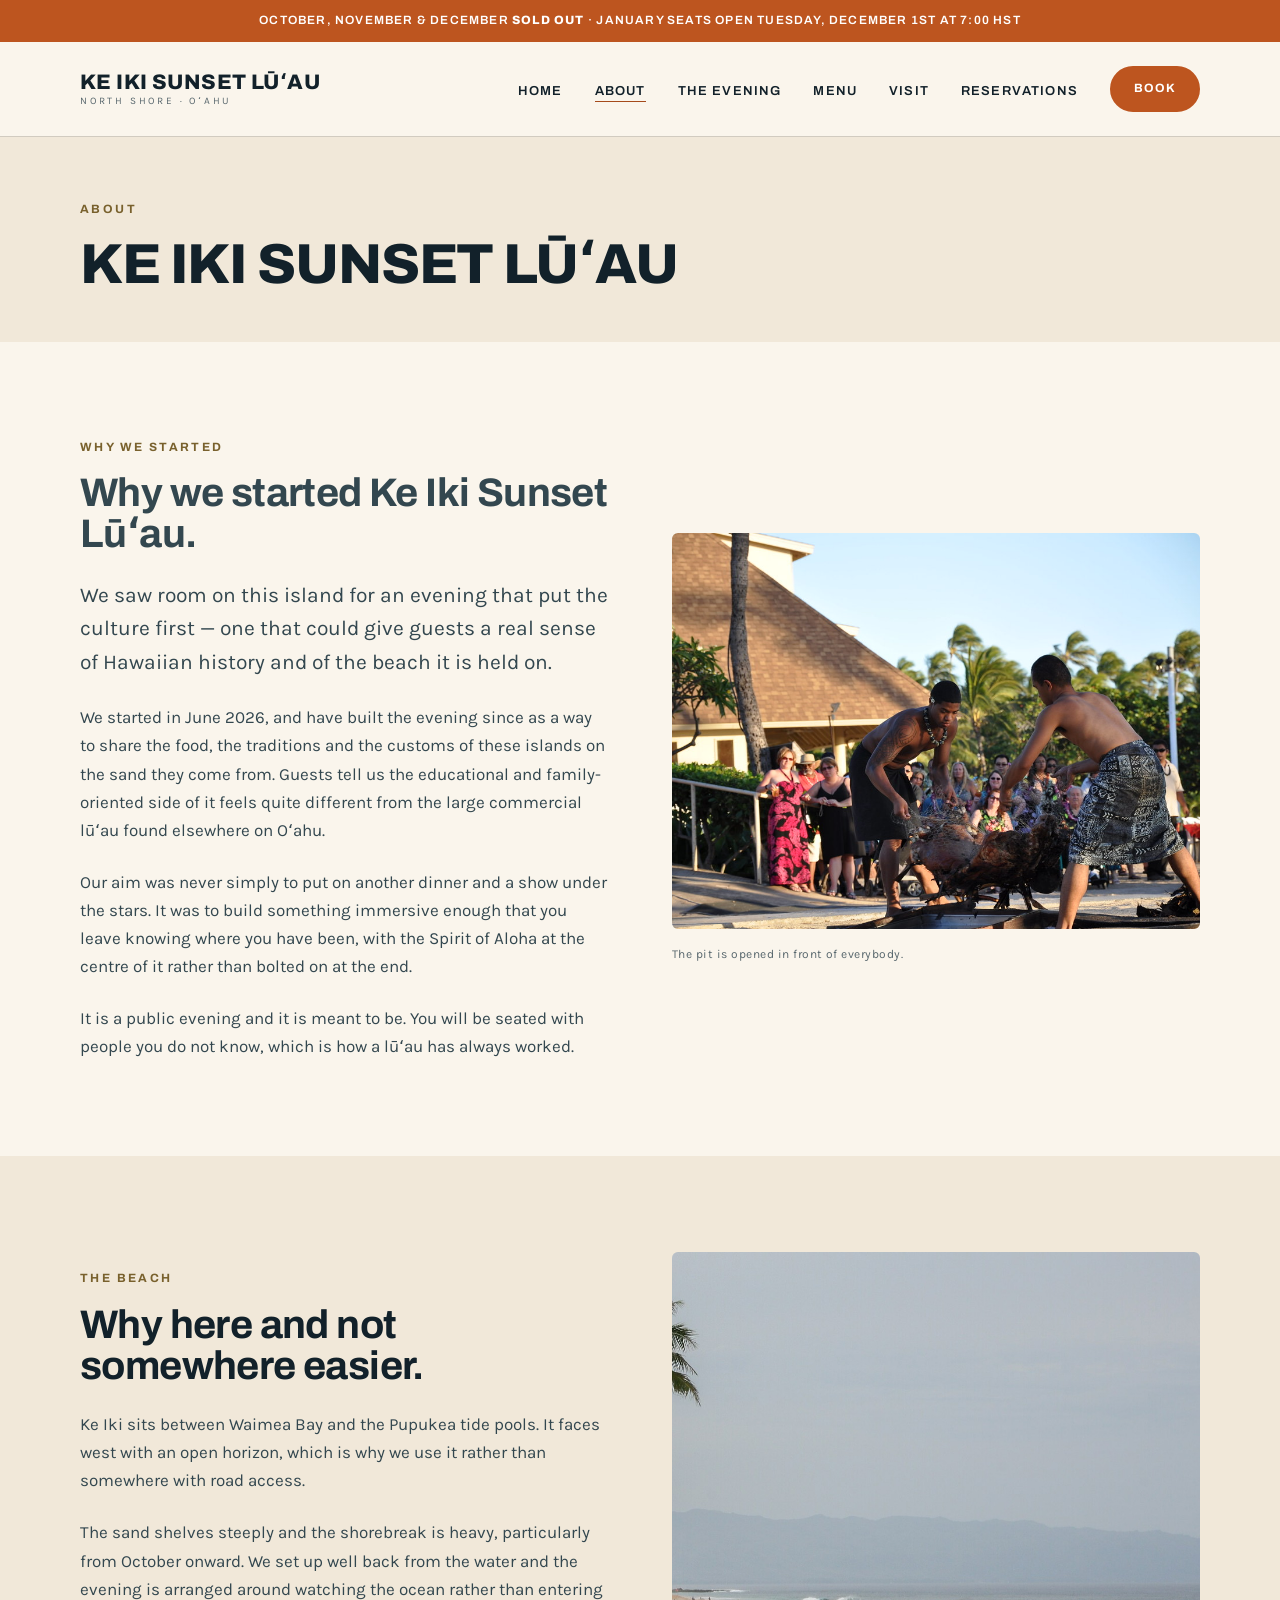
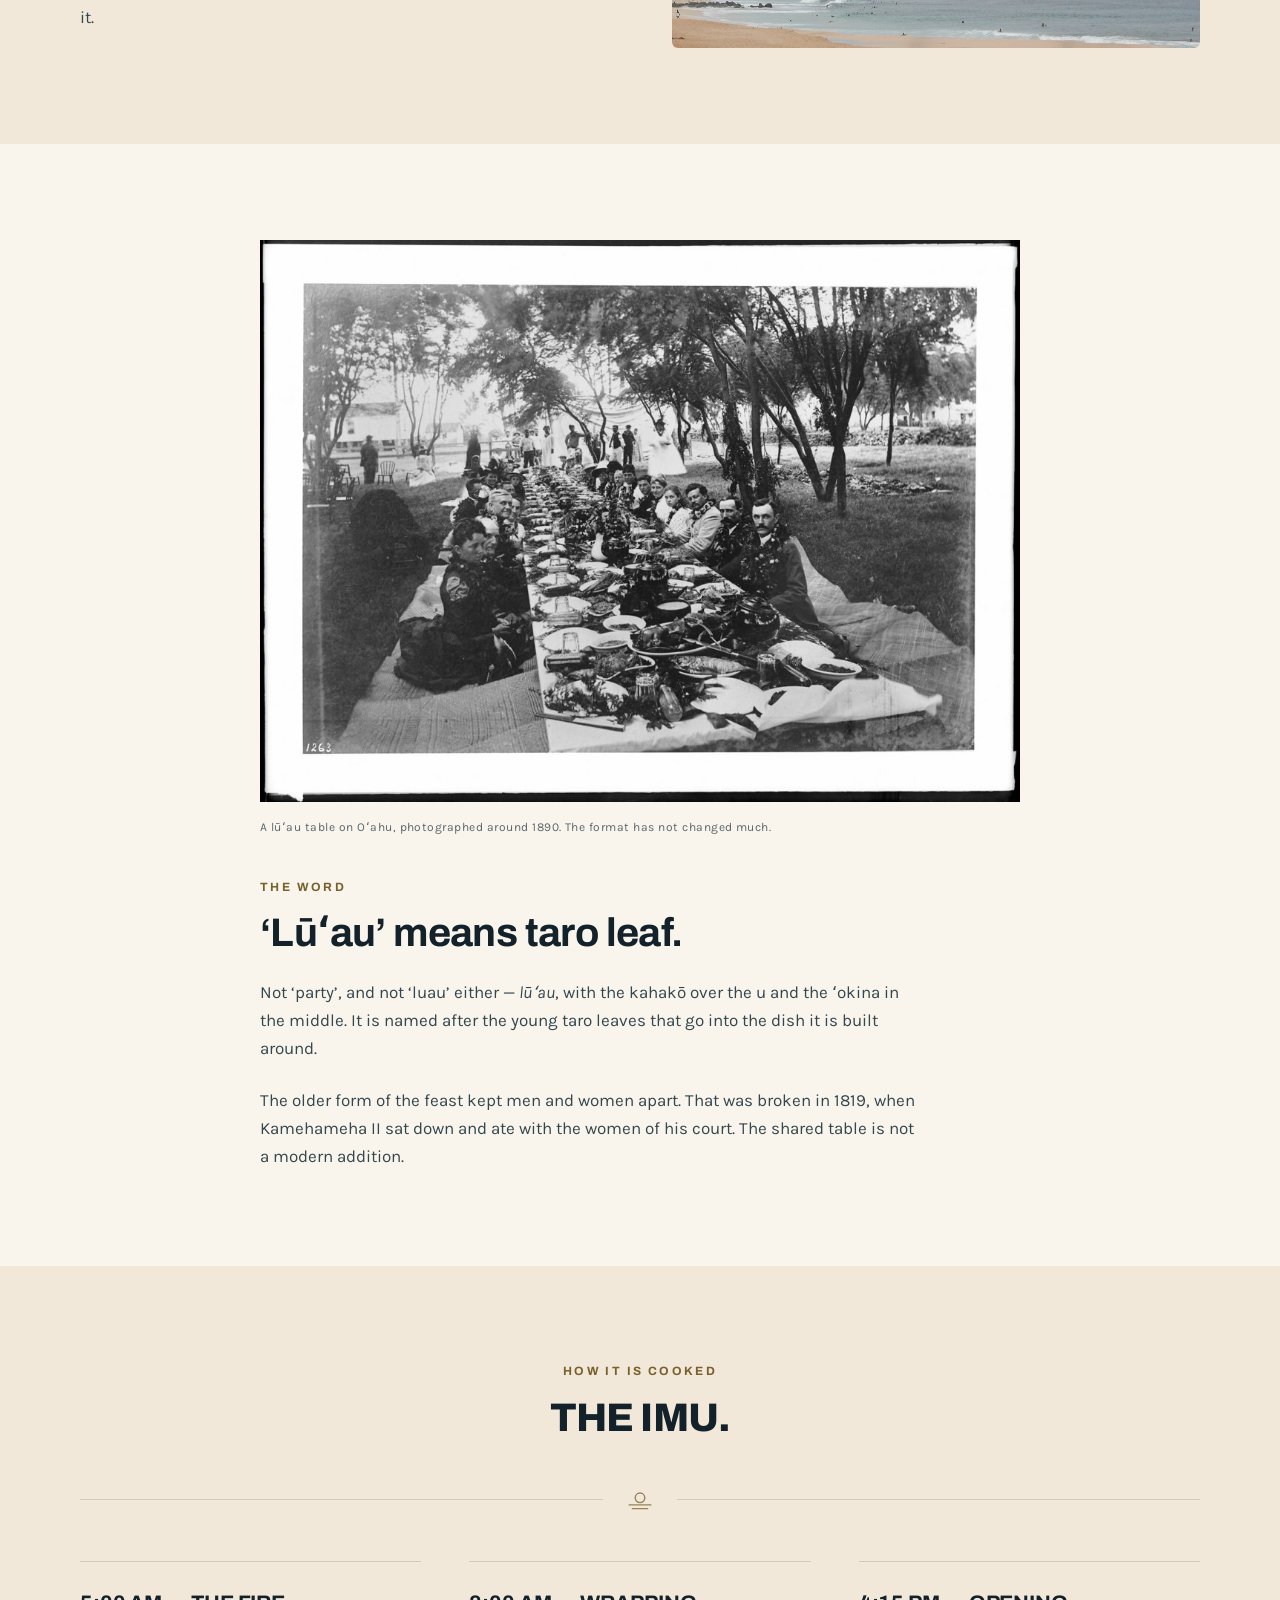
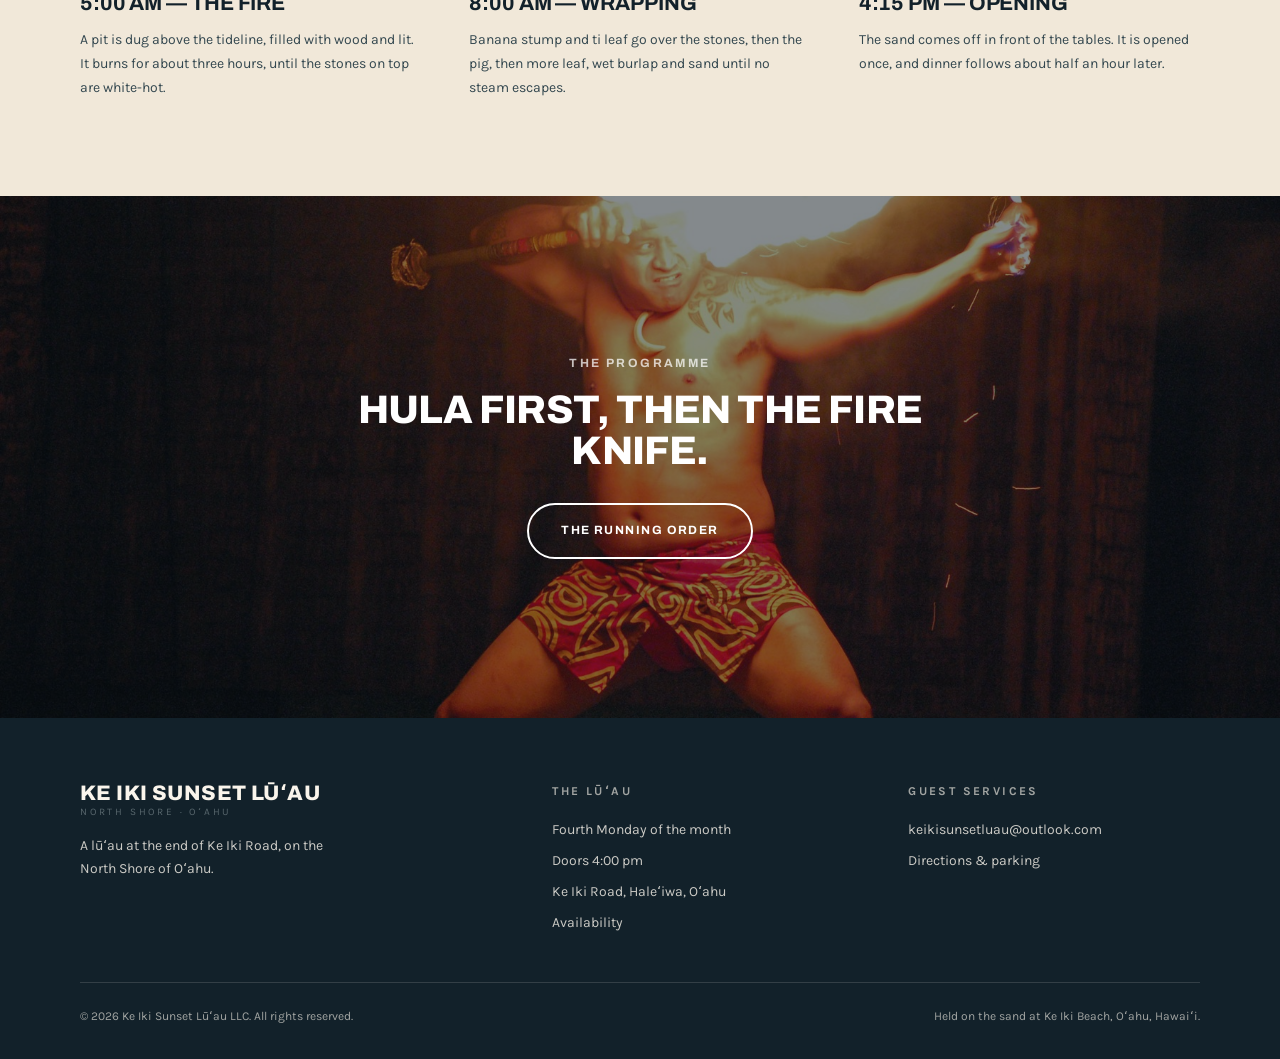
==== about.html @ d29d8c1f "first commit" ====
<!DOCTYPE html>
<html lang="en" class="no-js">
<head>
<meta charset="utf-8">
<meta name="viewport" content="width=device-width, initial-scale=1">
<title>About — Ke Iki Sunset Lūʻau</title>
<meta name="description" content="A monthly lūʻau on the widest sand between Waimea Bay and the Pupukea tide pools, North Shore Oʻahu.">
<link rel="canonical" href="https://keikiluau.com/about.html">
<meta property="og:type" content="website">
<meta property="og:site_name" content="Ke Iki Sunset Lūʻau">
<meta property="og:title" content="About — Ke Iki Sunset Lūʻau">
<meta property="og:description" content="A monthly lūʻau on the widest sand between Waimea Bay and the Pupukea tide pools, North Shore Oʻahu.">
<meta property="og:image" content="https://keikiluau.com/images/og-image.jpg">
<meta property="og:url" content="https://keikiluau.com/about.html">
<meta name="twitter:card" content="summary_large_image">
<meta name="theme-color" content="#12212a">
<link rel="icon" href="favicon.svg" type="image/svg+xml">
<link rel="preconnect" href="https://fonts.googleapis.com">
<link rel="preconnect" href="https://fonts.gstatic.com" crossorigin>
<link href="https://fonts.googleapis.com/css2?family=Archivo:wght@500;600;700;800&family=Karla:ital,wght@0,400;0,500;0,700;1,400&display=swap" rel="stylesheet">
<link rel="stylesheet" href="css/style.css">
</head>
<body data-promo>
<a class="skip-link" href="#main">Skip to content</a>

<div class="promo">
  October, November &amp; December <strong>sold out</strong> &middot; January seats open Tuesday, December 1st at 7:00 HST
</div>

<header class="site-header" data-solid="true">
  <div class="wrap site-header__inner">
    <a class="brand" href="index.html"><span class="brand__name">Ke Iki Sunset Lūʻau</span><span class="brand__sub">North Shore &middot; Oʻahu</span></a>
    <nav class="nav" aria-label="Primary">
      <button class="nav__toggle" type="button" aria-expanded="false" aria-label="Menu">
        <span></span><span></span><span></span>
      </button>
      <ul class="nav__list">
            <li><a class="nav__link" href="index.html">Home</a></li>
            <li><a class="nav__link" href="about.html" aria-current="page">About</a></li>
            <li><a class="nav__link" href="evening.html">The Evening</a></li>
            <li><a class="nav__link" href="menu.html">Menu</a></li>
            <li><a class="nav__link" href="visit.html">Visit</a></li>
            <li><a class="nav__link" href="book.html">Reservations</a></li>
      </ul>
      <a class="nav__cta" href="book.html">Book</a>
    </nav>
  </div>
</header>

<main id="main">

  <section class="page-head">
    <div class="wrap">
      <p class="eyebrow">About</p>
      <h1 class="display display--xl">Ke Iki Sunset Lūʻau</h1>
    </div>
  </section>

  <section class="section">
    <div class="wrap">
      <div class="split" data-reveal>
        <div class="prose">
          <p class="eyebrow">Why we started</p>
          <h2 class="display display--lg display--plain" style="margin-bottom:1.5rem">Why we started
          Ke Iki Sunset Lūʻau.</h2>
          <p class="lede">We saw room on this island for an evening that put the culture first
          &mdash; one that could give guests a real sense of Hawaiian history and of the beach it
          is held on.</p>
          <p>We started in June 2026, and have built the evening since as a way to share the
          food, the traditions and the customs of these islands on the sand they come from.
          Guests tell us the educational and family-oriented side of it feels quite different
          from the large commercial lūʻau found elsewhere on Oʻahu.</p>
          <p>Our aim was never simply to put on another dinner and a show under the stars. It
          was to build something immersive enough that you leave knowing where you have been,
          with the Spirit of Aloha at the centre of it rather than bolted on at the end.</p>
          <p>It is a public evening and it is meant to be. You will be seated with people you
          do not know, which is how a lūʻau has always worked.</p>
        </div>
        <figure class="split__media">
          <img src="images/imu-ceremony.jpg" alt="The pig being lifted from the pit in front of watching guests" loading="lazy" width="1024" height="680">
          <figcaption class="figure__caption">The pit is opened in front of everybody.</figcaption>
        </figure>
      </div>
    </div>
  </section>

  <section class="section section--tint">
    <div class="wrap">
      <div class="split split--flip" data-reveal>
        <figure class="split__media">
          <img src="images/ke-iki-shore.jpg" alt="The shoreline at Ke Iki looking west along the beach" loading="lazy" width="1800" height="785">
        </figure>
        <div>
          <p class="eyebrow">The beach</p>
          <h2 class="display display--lg display--plain">Why here and not somewhere easier.</h2>
          <div class="prose" style="margin-top:1.5rem">
            <p>Ke Iki sits between Waimea Bay and the Pupukea tide pools. It faces west with an open horizon, 
            which is why we use it rather than somewhere with road access.</p>
            <p>The sand shelves steeply and the shorebreak is heavy, particularly from
            October onward. We set up well back from the water and the evening is arranged
            around watching the ocean rather than entering it.</p>
          </div>
        </div>
      </div>
    </div>
  </section>

  <section class="section">
    <div class="wrap--narrow" data-reveal>
      <figure style="margin-bottom:2.5rem">
        <img src="images/long-table-historic.jpg" alt="A long lūʻau table laid outdoors, photographed in the late nineteenth century" loading="lazy" width="1024" height="757">
        <figcaption class="figure__caption">A lūʻau table on Oʻahu, photographed around 1890. The
        format has not changed much.</figcaption>
      </figure>
      <p class="eyebrow">The word</p>
      <h2 class="display display--lg display--plain">&lsquo;Lūʻau&rsquo; means taro leaf.</h2>
      <div class="prose" style="margin-top:1.5rem">
        <p>Not &lsquo;party&rsquo;, and not &lsquo;luau&rsquo; either &mdash; <em>lūʻau</em>, with the
        kahakō over the u and the ʻokina in the middle. It is named after the young taro
        leaves that go into the dish it is built around.</p>
        <p>The older form of the feast kept men and women apart. That was broken in 1819,
        when Kamehameha II sat down and ate with the women of his court. The shared table
        is not a modern addition.</p>
      </div>
    </div>
  </section>

  <section class="section section--tint">
    <div class="wrap">
      <div class="center" data-reveal>
        <p class="eyebrow">How it is cooked</p>
        <h2 class="display display--lg">The imu.</h2>
      </div>
      <div class="rule " role="presentation"><svg viewBox="0 0 24 24" fill="none" aria-hidden="true"><circle cx="12" cy="10" r="4.4" stroke="currentColor" stroke-width="1.3"/><path d="M2 16.5h20M5 20h14" stroke="currentColor" stroke-width="1.3" stroke-linecap="round"/></svg></div>
      <div class="grid grid--3">
        <div class="card" data-reveal>
          <h3 class="card__title">5:00 am &mdash; the fire</h3>
          <p class="card__body">A pit is dug above the tideline, filled with wood and lit.
          It burns for about three hours, until the stones on top are white-hot.</p></div>
        <div class="card" data-reveal data-reveal-delay="90">
          <h3 class="card__title">8:00 am &mdash; wrapping</h3>
          <p class="card__body">Banana stump and ti leaf go over the stones, then the pig,
          then more leaf, wet burlap and sand until no steam escapes.</p></div>
        <div class="card" data-reveal data-reveal-delay="180">
          <h3 class="card__title">4:15 pm &mdash; opening</h3>
          <p class="card__body">The sand comes off in front of the tables. It is opened
          once, and dinner follows about half an hour later.</p></div>
      </div>
    </div>
  </section>

  <section class="band">
    <div class="band__media">
      <img src="images/fire-dance.jpg" alt="A fire knife dancer performing after dark" loading="lazy" width="1800" height="1196">
    </div>
    <div class="wrap band__inner center">
      <p class="eyebrow eyebrow--light">The programme</p>
      <p class="display display--lg" style="max-width:24ch;margin-inline:auto">Hula first, then the
      fire knife.</p>
      <p style="margin-top:2rem"><a class="btn btn--light" href="evening.html">The running order</a></p>
    </div>
  </section>

</main>

  <footer class="site-footer">
    <div class="wrap">
      <div class="footer__grid">
        <div class="footer__brand">
          <a class="brand" href="index.html"><span class="brand__name">Ke Iki Sunset Lūʻau</span><span class="brand__sub">North Shore &middot; Oʻahu</span></a>
          <p style="margin-top:1rem;max-width:34ch;font-size:.875rem">
            A lūʻau at the end of Ke Iki Road, on the North Shore of Oʻahu.
          </p>
        </div>
        <div>
          <h2 class="footer__title">The lūʻau</h2>
          <ul class="footer__list">
            <li>Fourth Monday of the month</li>
            <li>Doors 4:00 pm</li>
            <li>Ke Iki Road, Haleʻiwa, Oʻahu</li>
            <li><a href="book.html">Availability</a></li>
          </ul>
        </div>
        <div>
          <h2 class="footer__title">Guest Services</h2>
          <ul class="footer__list">
            <li><a href="mailto:keikisunsetluau@outlook.com">keikisunsetluau@outlook.com</a></li>
            <li><a href="visit.html">Directions &amp; parking</a></li>
          </ul>
        </div>
      </div>
      <div class="footer__bottom">
        <span>&copy; 2026 Ke Iki Sunset Lūʻau LLC. All rights reserved.</span>
        <span>Held on the sand at Ke Iki Beach, Oʻahu, Hawaiʻi.</span>
      </div>
    </div>
  </footer>

<script src="js/main.js"></script>
</body>
</html>
---- css/style.css ----
/* =========================================================================
   Ke Iki Lūʻau — stylesheet
   Palette sampled from the hero photograph: sunset ember, deep ocean ink,
   bleached sand. Everything else is neutral so the photography carries the
   page.
   ========================================================================= */

/* ---- Tokens ------------------------------------------------------------ */
:root {
  --ink:        #12212a;
  --ink-2:      #33474f;
  --muted:      #58676d;
  --sand:       #faf5ec;
  --sand-2:     #f1e8d9;
  --sand-3:     #e6d9c4;
  --ember:      #bd551f;   /* fills only — white on this is 4.7:1 */
  --ember-ink:  #a54a1b;   /* ember as TEXT on a light background */
  --ember-2:    #8d3b12;
  --sea:        #2c534c;
  --gold:       #79612d;
  --line:       rgba(18, 33, 42, 0.14);
  --line-soft:  rgba(18, 33, 42, 0.08);

  --display: "Archivo", ui-sans-serif, -apple-system, "Segoe UI", Helvetica, Arial, sans-serif;
  --sans:    "Karla", ui-sans-serif, -apple-system, "Segoe UI", Helvetica, Arial, sans-serif;

  --radius:    6px;
  --radius-lg: 10px;
  --pill:      999px;

  /* Fluid type scale, ~1.25 ratio at the small end and ~1.33 at the large. */
  --t-xs:  0.75rem;
  --t-sm:  0.875rem;
  --t-base: clamp(1rem, 0.97rem + 0.15vw, 1.0625rem);
  --t-lg:  clamp(1.125rem, 1.06rem + 0.32vw, 1.3125rem);
  --t-xl:  clamp(1.5rem, 1.34rem + 0.8vw, 2rem);
  --t-2xl: clamp(1.7rem, 1.45rem + 1.3vw, 2.5rem);
  --t-3xl: clamp(2.1rem, 1.6rem + 2.4vw, 3.7rem);

  /* 8px rhythm. Every vertical gap on the site is one of these. */
  --s-1: 0.5rem;  --s-2: 1rem;   --s-3: 1.5rem;  --s-4: 2rem;
  --s-5: 3rem;    --s-6: 4rem;   --s-7: 6rem;    --s-8: 8rem;

  --wrap: 1120px;
  --measure: 66ch;
  --ease: cubic-bezier(0.22, 0.61, 0.36, 1);
}

/* ---- Reset ------------------------------------------------------------- */
*, *::before, *::after { box-sizing: border-box; }
html { -webkit-text-size-adjust: 100%; scroll-behavior: smooth; }
@media (prefers-reduced-motion: reduce) { html { scroll-behavior: auto; } }

body {
  margin: 0;
  background: var(--sand);
  color: var(--ink);
  font-family: var(--sans);
  font-size: var(--t-base);
  line-height: 1.65;
  -webkit-font-smoothing: antialiased;
  text-rendering: optimizeLegibility;
}

img { display: block; max-width: 100%; height: auto; }
a { color: inherit; }
h1, h2, h3, h4 { margin: 0; font-weight: 400; }
p { margin: 0; }
ul, ol { margin: 0; padding: 0; }
dl, dd { margin: 0; }

/* ---- Typography -------------------------------------------------------- */
.display {
  font-family: var(--display);
  font-weight: 800;
  line-height: 1.02;
  letter-spacing: -0.02em;
  text-transform: uppercase;
}
/* Sentence-case escape hatch for the few places shouting would be wrong. */
.display--plain { text-transform: none; letter-spacing: -0.015em; font-weight: 700; }
.display--xl { font-size: var(--t-3xl); }
.display--lg { font-size: var(--t-2xl); }
.display--md { font-size: var(--t-xl); line-height: 1.18; }

/* Small letterspaced label above a heading. Used consistently site-wide. */
.eyebrow {
  display: block;
  font-size: var(--t-xs);
  font-weight: 700;
  letter-spacing: 0.22em;
  text-transform: uppercase;
  color: var(--gold);
  margin-bottom: var(--s-2);
}
.eyebrow--light { color: rgba(255, 255, 255, 0.72); }

.lede {
  font-size: var(--t-lg);
  line-height: 1.6;
  color: var(--ink-2);
  max-width: var(--measure);
}
.prose p + p { margin-top: var(--s-3); }
.prose { max-width: var(--measure); color: var(--ink-2); }

.muted { color: var(--muted); }
.center { text-align: center; }
.center .lede, .center .prose { margin-inline: auto; }

/* ---- Layout ------------------------------------------------------------ */
.wrap { width: min(100% - 2.5rem, var(--wrap)); margin-inline: auto; }
.wrap--narrow { width: min(100% - 2.5rem, 760px); margin-inline: auto; }

.section { padding-block: var(--s-7); }
.section--tight { padding-block: var(--s-6); }
.section--tint { background: var(--sand-2); }
.section--dark { background: var(--ink); color: var(--sand); }
.section--dark .lede,
.section--dark .prose { color: rgba(250, 245, 236, 0.78); }

/* Hairline divider with a small sun-and-horizon ornament at its centre. */
.rule {
  display: flex; align-items: center; gap: var(--s-3);
  color: var(--gold);
  margin-block: var(--s-5);
}
.rule::before, .rule::after {
  content: ""; flex: 1; height: 1px; background: var(--line);
}
.rule svg { flex: none; width: 26px; height: 26px; opacity: 0.75; }
.section--dark .rule::before,
.section--dark .rule::after { background: rgba(250, 245, 236, 0.22); }

/* ---- Header / navigation ----------------------------------------------- */
.skip-link {
  position: absolute; left: -9999px; top: 0; z-index: 100;
  background: var(--ink); color: var(--sand); padding: var(--s-2) var(--s-3);
}
.skip-link:focus { left: var(--s-2); top: var(--s-2); }

.site-header {
  position: sticky; top: 0; z-index: 50;
  background: rgba(250, 245, 236, 0.96);
  -webkit-backdrop-filter: saturate(180%) blur(12px);
  backdrop-filter: saturate(180%) blur(12px);
  box-shadow: 0 1px 0 var(--line);
  transition: box-shadow 0.35s var(--ease);
}
.site-header__inner {
  display: flex; align-items: center; justify-content: space-between;
  gap: var(--s-4);
  padding-block: var(--s-3);
}

/* Transparent over a hero photo, solid once the page scrolls. */
.site-header[data-solid="true"] {
  background: rgba(250, 245, 236, 0.94);
  -webkit-backdrop-filter: saturate(180%) blur(12px);
  backdrop-filter: saturate(180%) blur(12px);
  box-shadow: 0 1px 0 var(--line);
}

.brand { display: block; text-decoration: none; line-height: 1.1; }
.brand__name {
  font-family: var(--display);
  font-size: 1.3125rem;
  font-weight: 800;
  letter-spacing: 0.02em;
  text-transform: uppercase;
}
.brand__sub {
  display: block;
  font-size: 0.625rem;
  letter-spacing: 0.28em;
  text-transform: uppercase;
  color: var(--muted);
  margin-top: 2px;
}

.nav { display: flex; align-items: center; gap: var(--s-4); }
.nav__list { display: flex; gap: var(--s-4); list-style: none; }
.nav__link {
  position: relative;
  font-family: var(--display);
  font-size: 0.8125rem;
  font-weight: 600;
  letter-spacing: 0.09em;
  text-transform: uppercase;
  text-decoration: none;
  padding-block: 2px;
}
.nav__link::after {
  content: ""; position: absolute; left: 0; right: 0; bottom: -2px;
  height: 1px; background: currentColor;
  transform: scaleX(0); transform-origin: left;
  transition: transform 0.3s var(--ease);
}
.nav__link:hover::after,
.nav__link:focus-visible::after { transform: scaleX(1); }
.nav__link[aria-current="page"]::after { transform: scaleX(1); background: var(--ember-ink); }

/* Over the hero, the header contents are white. */
.site-header[data-solid="false"] { color: #fff; }
.site-header[data-solid="false"] .brand__sub { color: rgba(255, 255, 255, 0.72); }
.site-header[data-solid="false"] .nav__toggle span { background: #fff; }

.nav__toggle {
  display: none;
  width: 40px; height: 40px; padding: 0;
  background: none; border: 0; cursor: pointer;
  flex-direction: column; justify-content: center; gap: 5px; align-items: center;
}
.nav__toggle span {
  display: block; width: 22px; height: 1.5px; background: var(--ink);
  transition: transform 0.3s var(--ease), opacity 0.2s var(--ease);
}
.nav__toggle[aria-expanded="true"] span:nth-child(1) { transform: translateY(6.5px) rotate(45deg); }
.nav__toggle[aria-expanded="true"] span:nth-child(2) { opacity: 0; }
.nav__toggle[aria-expanded="true"] span:nth-child(3) { transform: translateY(-6.5px) rotate(-45deg); }

@media (max-width: 860px) {
  .nav__toggle { display: flex; }
  .nav__list {
    position: fixed; inset: 0 0 auto 0;
    flex-direction: column; gap: var(--s-3);
    background: var(--sand);
    color: var(--ink);
    padding: 6.5rem var(--s-4) var(--s-5);
    box-shadow: 0 12px 32px rgba(18, 33, 42, 0.16);
    transform: translateY(-100%);
    /* visibility keeps the closed drawer out of the tab order, and stops it
       flashing before web fonts settle its height. */
    visibility: hidden;
    transition: transform 0.4s var(--ease), visibility 0s 0.4s;
    max-height: 100svh;
    overflow-y: auto;
  }
  .nav__list[data-open="true"] {
    transform: translateY(0);
    visibility: visible;
    transition: transform 0.4s var(--ease), visibility 0s;
  }
  .nav__link { font-family: var(--display); font-size: 1.5rem; }
}

/* ---- Buttons ----------------------------------------------------------- */
.btn {
  display: inline-flex; align-items: center; gap: 0.6rem;
  font-family: var(--display);
  font-size: var(--t-xs);
  font-weight: 700;
  letter-spacing: 0.12em;
  text-transform: uppercase;
  text-decoration: none;
  padding: 1rem 2rem;
  border: 2px solid currentColor;
  border-radius: var(--pill);
  color: var(--ink);
  transition: background 0.25s var(--ease), color 0.25s var(--ease),
              border-color 0.25s var(--ease), transform 0.25s var(--ease);
}
.btn:hover, .btn:focus-visible { background: var(--ink); color: var(--sand); transform: translateY(-1px); }
.btn--light { color: #fff; }
.btn--light:hover, .btn--light:focus-visible { background: #fff; color: var(--ink); }
.btn--solid { background: var(--ember); border-color: var(--ember); color: #fff;
  box-shadow: 0 10px 24px -12px rgba(189, 85, 31, 0.8); }
.btn--solid:hover, .btn--solid:focus-visible { background: var(--ember-2); border-color: var(--ember-2); color: #fff; }

/* ---- Hero -------------------------------------------------------------- */
.hero {
  position: relative;
  min-height: 92svh;
  display: grid;
  align-items: end;
  padding-block: var(--s-7) var(--s-6);
  color: #fff;
  overflow: hidden;
}
.hero--short { min-height: 62svh; }
.hero__media { position: absolute; inset: 0; }
.hero__media img { width: 100%; height: 100%; object-fit: cover; }
/* Two stacked scrims: one bottom-up for text contrast, one flat to knock the
   photo back a touch so the type never fights the sky. */
.hero__media::after {
  content: ""; position: absolute; inset: 0;
  background:
    linear-gradient(to top, rgba(10, 20, 26, 0.82) 0%, rgba(10, 20, 26, 0.35) 42%, rgba(10, 20, 26, 0.12) 70%),
    linear-gradient(to bottom, rgba(10, 20, 26, 0.45), rgba(10, 20, 26, 0) 38%);
}
.hero__inner { position: relative; }
.hero__title { max-width: 16ch; text-shadow: 0 1px 30px rgba(0, 0, 0, 0.28); }
.hero__meta {
  display: flex; flex-wrap: wrap; align-items: center;
  gap: var(--s-2) var(--s-3);
  margin-top: var(--s-3);
  font-size: var(--t-sm);
  letter-spacing: 0.14em;
  text-transform: uppercase;
  color: rgba(255, 255, 255, 0.88);
}
.hero__meta span { display: inline-flex; align-items: center; gap: var(--s-3); }
.hero__meta span + span::before {
  content: ""; width: 4px; height: 4px; border-radius: 50%;
  background: rgba(255, 255, 255, 0.5);
}
.hero__actions { display: flex; flex-wrap: wrap; gap: var(--s-2); margin-top: var(--s-4); }

/* ---- Countdown --------------------------------------------------------- */
.countdown {
  display: flex; flex-wrap: wrap; gap: var(--s-4) var(--s-5);
  margin-top: var(--s-5);
  padding-top: var(--s-4);
  border-top: 1px solid rgba(255, 255, 255, 0.22);
}
.countdown__unit { min-width: 4.5rem; }
.countdown__num {
  display: block;
  font-family: var(--display);
  font-size: clamp(2rem, 1.5rem + 2vw, 3rem);
  line-height: 1;
  font-variant-numeric: tabular-nums;
}
.countdown__label {
  display: block;
  font-size: 0.625rem;
  letter-spacing: 0.24em;
  text-transform: uppercase;
  color: rgba(255, 255, 255, 0.7);
  margin-top: 6px;
}

/* ---- Page header (interior pages) -------------------------------------- */
.page-head { padding: var(--s-6) 0 var(--s-5); background: var(--sand-2); }
.page-head .display { max-width: 18ch; }

/* ---- Grids and cards --------------------------------------------------- */
.grid { display: grid; gap: var(--s-5); }
.grid--2 { grid-template-columns: repeat(auto-fit, minmax(280px, 1fr)); }
.grid--3 { grid-template-columns: repeat(auto-fit, minmax(300px, 1fr)); }

/* Text beside an image, alternating side on request. */
.split { display: grid; gap: var(--s-5); align-items: center; }
@media (min-width: 820px) {
  .split { grid-template-columns: 1fr 1fr; gap: var(--s-6); }
  .split--wide-media { grid-template-columns: 1.15fr 1fr; }
  .split--flip .split__media { order: 2; }
}
.split__media img { width: 100%; aspect-ratio: 4 / 3; object-fit: cover; }

.card { border-top: 1px solid var(--line); padding-top: var(--s-3); }
.card__title { font-family: var(--display); font-size: var(--t-lg); margin-bottom: var(--s-1); }
.card__body { color: var(--ink-2); font-size: var(--t-sm); line-height: 1.7; }

figure { margin: 0; }
.figure__caption {
  margin-top: var(--s-2);
  font-size: var(--t-xs);
  letter-spacing: 0.04em;
  color: var(--muted);
}

/* ---- Full-bleed image band --------------------------------------------- */
.band { position: relative; display: grid; place-items: center; min-height: 58svh; color: #fff; overflow: hidden; }
.band__media { position: absolute; inset: 0; }
.band__media img { width: 100%; height: 100%; object-fit: cover; }
.band__media::after { content: ""; position: absolute; inset: 0; background: rgba(10, 20, 26, 0.5); }
.band__inner { position: relative; padding-block: var(--s-6); }
.band blockquote { margin: 0; }
.band cite {
  display: block; margin-top: var(--s-3);
  font-style: normal; font-size: var(--t-xs);
  letter-spacing: 0.2em; text-transform: uppercase;
  color: rgba(255, 255, 255, 0.72);
}

/* ---- Timeline (the evening) -------------------------------------------- */
.timeline { list-style: none; }
.timeline__item {
  display: grid;
  gap: var(--s-1) var(--s-4);
  padding-block: var(--s-4);
  border-top: 1px solid var(--line);
}
@media (min-width: 720px) {
  .timeline__item { grid-template-columns: 8.5rem 1fr; }
}
.timeline__time {
  font-size: var(--t-sm);
  font-weight: 700;
  letter-spacing: 0.14em;
  text-transform: uppercase;
  color: var(--ember-ink);
  font-variant-numeric: tabular-nums;
  padding-top: 0.35rem;
}
.timeline__title { font-family: var(--display); font-size: var(--t-xl); line-height: 1.2; }
.timeline__body { color: var(--ink-2); margin-top: var(--s-1); max-width: 58ch; }

/* ---- Menu -------------------------------------------------------------- */
.menu-group + .menu-group { margin-top: var(--s-6); }
.menu-group__head {
  display: flex; align-items: baseline; gap: var(--s-3);
  margin-bottom: var(--s-4);
}
.menu-group__head::after { content: ""; flex: 1; height: 1px; background: var(--line); }
.menu-group__title {
  font-family: var(--display); font-size: var(--t-xl);
}
.menu-group__note { font-size: var(--t-xs); letter-spacing: 0.16em; text-transform: uppercase; color: var(--muted); }

.menu-list { list-style: none; display: grid; gap: var(--s-4); }
@media (min-width: 760px) { .menu-list { grid-template-columns: 1fr 1fr; gap: var(--s-4) var(--s-6); } }
.menu-item__name { font-family: var(--display); font-size: var(--t-lg); line-height: 1.3; }
.menu-item__hawaiian { font-style: italic; color: var(--ember-ink); }
.menu-item__desc { font-size: var(--t-sm); color: var(--ink-2); line-height: 1.65; margin-top: 4px; }
.menu-item__tag {
  display: inline-block; margin-top: var(--s-1);
  font-size: 0.625rem; letter-spacing: 0.18em; text-transform: uppercase;
  color: var(--sea); border: 1px solid rgba(44, 83, 76, 0.3);
  padding: 2px 8px;
}

/* ---- Definition list (details / directions) ---------------------------- */
.details { display: grid; gap: 0; }
.details__row {
  display: grid; gap: var(--s-1) var(--s-4);
  padding-block: var(--s-3);
  border-top: 1px solid var(--line);
}
@media (min-width: 640px) { .details__row { grid-template-columns: 11rem 1fr; } }
.details__row:last-child { border-bottom: 1px solid var(--line); }
.details__key {
  font-size: var(--t-xs); font-weight: 700;
  letter-spacing: 0.16em; text-transform: uppercase; color: var(--muted);
  padding-top: 0.3rem;
}
.details__val { color: var(--ink-2); }
.details__val strong { color: var(--ink); font-weight: 700; }


/* ---- FAQ --------------------------------------------------------------- */
.faq { border-top: 1px solid var(--line); }
.faq__item { border-bottom: 1px solid var(--line); }
.faq__q {
  width: 100%; text-align: left; background: none; border: 0; cursor: pointer;
  font-family: var(--display); font-size: var(--t-lg); color: var(--ink);
  padding: var(--s-3) var(--s-4) var(--s-3) 0;
  display: flex; justify-content: space-between; align-items: center; gap: var(--s-3);
}
.faq__icon { flex: none; width: 14px; height: 14px; position: relative; }
.faq__icon::before, .faq__icon::after {
  content: ""; position: absolute; inset: 50% 0 auto 0;
  height: 1px; background: var(--ember-ink);
}
.faq__icon::after { transform: rotate(90deg); transition: transform 0.3s var(--ease); }
.faq__q[aria-expanded="true"] .faq__icon::after { transform: rotate(0); }
.faq__a { display: none; padding-bottom: var(--s-4); color: var(--ink-2); max-width: 62ch; }
.faq__a[data-open="true"] { display: block; }

/* ---- Footer ------------------------------------------------------------ */
.site-footer { background: var(--ink); color: rgba(250, 245, 236, 0.8); padding-block: var(--s-6) var(--s-4); }
.site-footer a { color: rgba(250, 245, 236, 0.8); text-decoration: none; }
.site-footer a:hover { color: #fff; }
.footer__grid { display: grid; gap: var(--s-5); }
@media (min-width: 760px) { .footer__grid { grid-template-columns: 1.4fr 1fr 1fr; gap: var(--s-6); } }
.footer__brand .brand__name { color: var(--sand); }
.footer__title {
  font-size: var(--t-xs); font-weight: 700;
  letter-spacing: 0.2em; text-transform: uppercase;
  color: rgba(250, 245, 236, 0.62);
  margin-bottom: var(--s-2);
}
.footer__list { list-style: none; display: grid; gap: var(--s-1); font-size: var(--t-sm); }
.footer__bottom {
  margin-top: var(--s-5); padding-top: var(--s-3);
  border-top: 1px solid rgba(250, 245, 236, 0.14);
  display: flex; flex-wrap: wrap; justify-content: space-between; gap: var(--s-2);
  font-size: var(--t-xs); color: rgba(250, 245, 236, 0.62);
}

/* ---- Scroll reveal ----------------------------------------------------- */
[data-reveal] {
  opacity: 0;
  transform: translateY(18px);
  transition: opacity 0.7s var(--ease), transform 0.7s var(--ease);
}
[data-reveal][data-visible="true"] { opacity: 1; transform: none; }

@media (max-width: 560px) {
  /* Stack the meta line rather than wrapping it, so the separator dots
     never end up leading a line and reading as bullet points. */
  .hero__meta { display: block; }
  .hero__meta span { display: block; }
  .hero__meta span + span { margin-top: 0.35rem; }
  .hero__meta span + span::before { content: none; }
  .countdown { gap: var(--s-3) var(--s-4); }
  .countdown__unit { min-width: 3.5rem; }
  .hero__actions .btn { flex: 1 1 auto; text-align: center; }
}

@media (prefers-reduced-motion: reduce) {
  [data-reveal] { opacity: 1; transform: none; transition: none; }
  * { animation-duration: 0.01ms !important; transition-duration: 0.01ms !important; }
}

/* Keep content visible if JS never runs. */
.no-js [data-reveal] { opacity: 1; transform: none; }

:focus-visible { outline: 2px solid var(--ember); outline-offset: 3px; }
::selection { background: var(--ember); color: #fff; }

/* =========================================================================
   Booking / availability
   ========================================================================= */

/* Prominent status banner — the "we are sold out" message. */
.notice {
  border: 1px solid var(--line);
  border-left: 3px solid var(--ember);
  background: #fff;
  padding: clamp(1.5rem, 1rem + 2vw, 2.5rem);
}
.notice--dark { background: rgba(255, 255, 255, 0.04); border-color: rgba(250,245,236,.2); }
.notice__title { font-family: var(--display); font-size: var(--t-xl); line-height: 1.2; }
.notice__body { color: var(--ink-2); margin-top: var(--s-2); max-width: 58ch; }
.section--dark .notice__body { color: rgba(250, 245, 236, 0.78); }

/* Status pill used in the availability table. */
.pill {
  display: inline-block;
  font-size: 0.625rem; font-weight: 700;
  letter-spacing: 0.18em; text-transform: uppercase;
  padding: 4px 10px; border: 1px solid currentColor;
  white-space: nowrap;
}
.pill--soldout  { color: var(--ember-2); background: rgba(189, 85, 31, 0.07); }
.pill--upcoming { color: var(--sea);     background: rgba(44, 83, 76, 0.07); }
.pill--closed   { color: var(--muted); }

/* Availability list. A definition-style row per month rather than a real
   <table>, so it reflows to a stack on a phone without horizontal scroll. */
.avail { border-top: 1px solid var(--line); }
.avail__row {
  display: grid; gap: var(--s-1) var(--s-4);
  grid-template-columns: 1fr auto;
  align-items: center;
  padding-block: var(--s-3);
  border-bottom: 1px solid var(--line);
}
@media (min-width: 720px) {
  .avail__row { grid-template-columns: 10rem 1fr auto; }
}
.avail__month {
  font-family: var(--display); font-size: var(--t-lg); line-height: 1.2;
}
.avail__date { font-size: var(--t-sm); color: var(--muted); }
.avail__note { font-size: var(--t-sm); color: var(--ink-2); }
@media (max-width: 719px) {
  .avail__note { grid-column: 1 / -1; }
}
.avail__row--next { background: rgba(44, 83, 76, 0.04); }
/* The pill is a grid item; without this it stretches to fill its column
   when it wraps onto its own row on narrow screens. */
.avail__row .pill { justify-self: start; }

/* Numbered steps for "how booking works". */
.steps { list-style: none; counter-reset: step; display: grid; gap: var(--s-4); }
@media (min-width: 820px) { .steps { grid-template-columns: repeat(3, 1fr); gap: var(--s-5); } }
.steps__item { counter-increment: step; border-top: 1px solid var(--line); padding-top: var(--s-3); }
.steps__item::before {
  content: counter(step, decimal-leading-zero);
  display: block;
  font-family: var(--display); font-size: var(--t-xl);
  color: var(--gold); line-height: 1; margin-bottom: var(--s-2);
}
.steps__title { font-family: var(--display); font-size: var(--t-lg); margin-bottom: var(--s-1); }
.steps__body { font-size: var(--t-sm); color: var(--ink-2); line-height: 1.7; }

/* Price rows. */
.prices { border-top: 1px solid var(--line); }
.prices__row {
  display: flex; flex-wrap: wrap; justify-content: space-between;
  gap: var(--s-2) var(--s-4);
  padding-block: var(--s-3);
  border-bottom: 1px solid var(--line);
}
.prices__label { font-family: var(--display); font-size: var(--t-lg); }
.prices__sub { display: block; font-family: var(--sans); font-size: var(--t-sm); color: var(--muted); }
.prices__amount { font-family: var(--display); font-size: var(--t-lg); font-variant-numeric: tabular-nums; }

/* Countdown recoloured for use on a light background. */
.countdown--light { border-top-color: var(--line); }
.countdown--light .countdown__num { color: var(--ink); }
.countdown--light .countdown__label { color: var(--muted); }

/* A compact status line that sits under the hero actions. */
/* Block rather than flex: a bare text node in a flex container cannot shrink
   below its max-content width and overflows on a phone. */
.hero__status {
  position: relative;
  margin-top: var(--s-4);
  padding-left: 1.15rem;
  max-width: 46ch;
  font-size: var(--t-sm);
  line-height: 1.5;
  color: rgba(255, 255, 255, 0.88);
}
.hero__status::before {
  content: ""; position: absolute; left: 0; top: 0.55em;
  width: 7px; height: 7px; border-radius: 50%;
  background: var(--ember);
  box-shadow: 0 0 0 3px rgba(189, 85, 31, 0.3);
}

/* =========================================================================
   Commercial chrome
   ========================================================================= */

/* Announcement bar. Scrolls away; the header stays. */
.promo {
  background: var(--ember);
  color: #fff;
  text-align: center;
  padding: 0.7rem var(--s-3);
  font-family: var(--display);
  font-size: 0.75rem;
  font-weight: 600;
  letter-spacing: 0.1em;
  text-transform: uppercase;
}
.promo a { color: #fff; text-underline-offset: 3px; }
.promo strong { font-weight: 800; }

/* Persistent booking call to action in the header. */
.nav__cta {
  display: inline-flex; align-items: center;
  font-family: var(--display);
  font-size: 0.75rem; font-weight: 700;
  letter-spacing: 0.1em; text-transform: uppercase;
  text-decoration: none;
  padding: 0.7rem 1.35rem;
  border-radius: var(--pill);
  background: var(--ember); color: #fff;
  border: 2px solid var(--ember);
  transition: background 0.25s var(--ease), border-color 0.25s var(--ease);
  white-space: nowrap;
}
.nav__cta:hover, .nav__cta:focus-visible { background: var(--ember-2); border-color: var(--ember-2); }
.site-header[data-solid="false"] .nav__cta { background: var(--ember); border-color: rgba(255,255,255,.35); }
@media (max-width: 860px) {
  .nav { gap: var(--s-2); }
  .nav__cta { padding: 0.6rem 1rem; font-size: 0.6875rem; }
}
@media (max-width: 400px) { .nav__cta { display: none; } }

/* Cards gain a photograph, as on every reference site. */
.card--media { border-top: 0; padding-top: 0; }
.card--media .card__media {
  display: block; overflow: hidden;
  border-radius: var(--radius); margin-bottom: var(--s-3);
}
.card--media .card__media img {
  width: 100%; aspect-ratio: 3 / 2; object-fit: cover;
  transition: transform 0.6s var(--ease);
}
.card--media:hover .card__media img { transform: scale(1.04); }
.card--media .card__title { font-size: var(--t-lg); text-transform: uppercase; letter-spacing: -0.01em; }

/* Rounded corners on the larger imagery, matching the softer commercial look. */
.split__media img,
.figure__media img,
.notice { border-radius: var(--radius); }
.hero__media img, .band__media img { border-radius: 0; }

/* Section headings sit a little tighter now that they are uppercase. */
.card__title, .steps__title,
.menu-group__title, .timeline__title, .avail__month {
  text-transform: uppercase; letter-spacing: -0.005em; font-weight: 700;
}
.menu-item__name { font-weight: 600; }

/* Eyebrows pick up the display face so the hierarchy reads as one system. */
.eyebrow { font-family: var(--display); font-weight: 700; letter-spacing: 0.2em; }

/* Monthly dress theme, shown against each date in the availability list. */
.avail__theme {
  display: inline-block;
  margin-top: 6px;
  font-family: var(--display);
  font-size: 0.625rem;
  font-weight: 700;
  letter-spacing: 0.18em;
  text-transform: uppercase;
  color: var(--gold);
}
.avail__theme::before { content: "\25C7"; margin-right: 0.45rem; opacity: 0.7; }

/* =========================================================================
   Month cards — the three sold-out dates, each led by its dress theme
   ========================================================================= */
.months { display: grid; gap: var(--s-3); }
@media (min-width: 780px) { .months { grid-template-columns: repeat(3, 1fr); gap: var(--s-4); } }

.month-card {
  position: relative;
  background: #fff;
  border: 1px solid var(--line);
  border-radius: var(--radius);
  padding: clamp(1.4rem, 1rem + 1.6vw, 2rem);
  display: flex; flex-direction: column;
  overflow: hidden;
}
/* Accent band per month, drawn from the site palette — no new colours. */
.month-card::before {
  content: ""; position: absolute; inset: 0 0 auto 0; height: 4px;
  background: var(--accent, var(--ember));
}
.month-card--floral { --accent: var(--ember); }
.month-card--white  { --accent: var(--gold); }
.month-card--mele   { --accent: var(--sea); }

.month-card__month {
  font-family: var(--display);
  font-size: var(--t-xs); font-weight: 700;
  letter-spacing: 0.2em; text-transform: uppercase;
  color: var(--muted);
}
.month-card__date {
  font-family: var(--display);
  font-size: var(--t-lg); font-weight: 700;
  text-transform: uppercase; letter-spacing: -0.01em;
  margin-top: 2px;
}
.month-card__theme {
  font-family: var(--display);
  font-size: clamp(1.35rem, 1.1rem + 1vw, 1.9rem);
  font-weight: 800; line-height: 1.05;
  text-transform: uppercase; letter-spacing: -0.02em;
  color: var(--accent);
  margin-top: var(--s-3);
}
.month-card__label {
  font-size: 0.625rem; font-weight: 700;
  letter-spacing: 0.2em; text-transform: uppercase;
  color: var(--muted); margin-top: var(--s-2);
}
.month-card__note {
  font-size: var(--t-sm); color: var(--ink-2);
  line-height: 1.6; margin-top: var(--s-1);
}
.month-card__foot { margin-top: auto; padding-top: var(--s-4); }
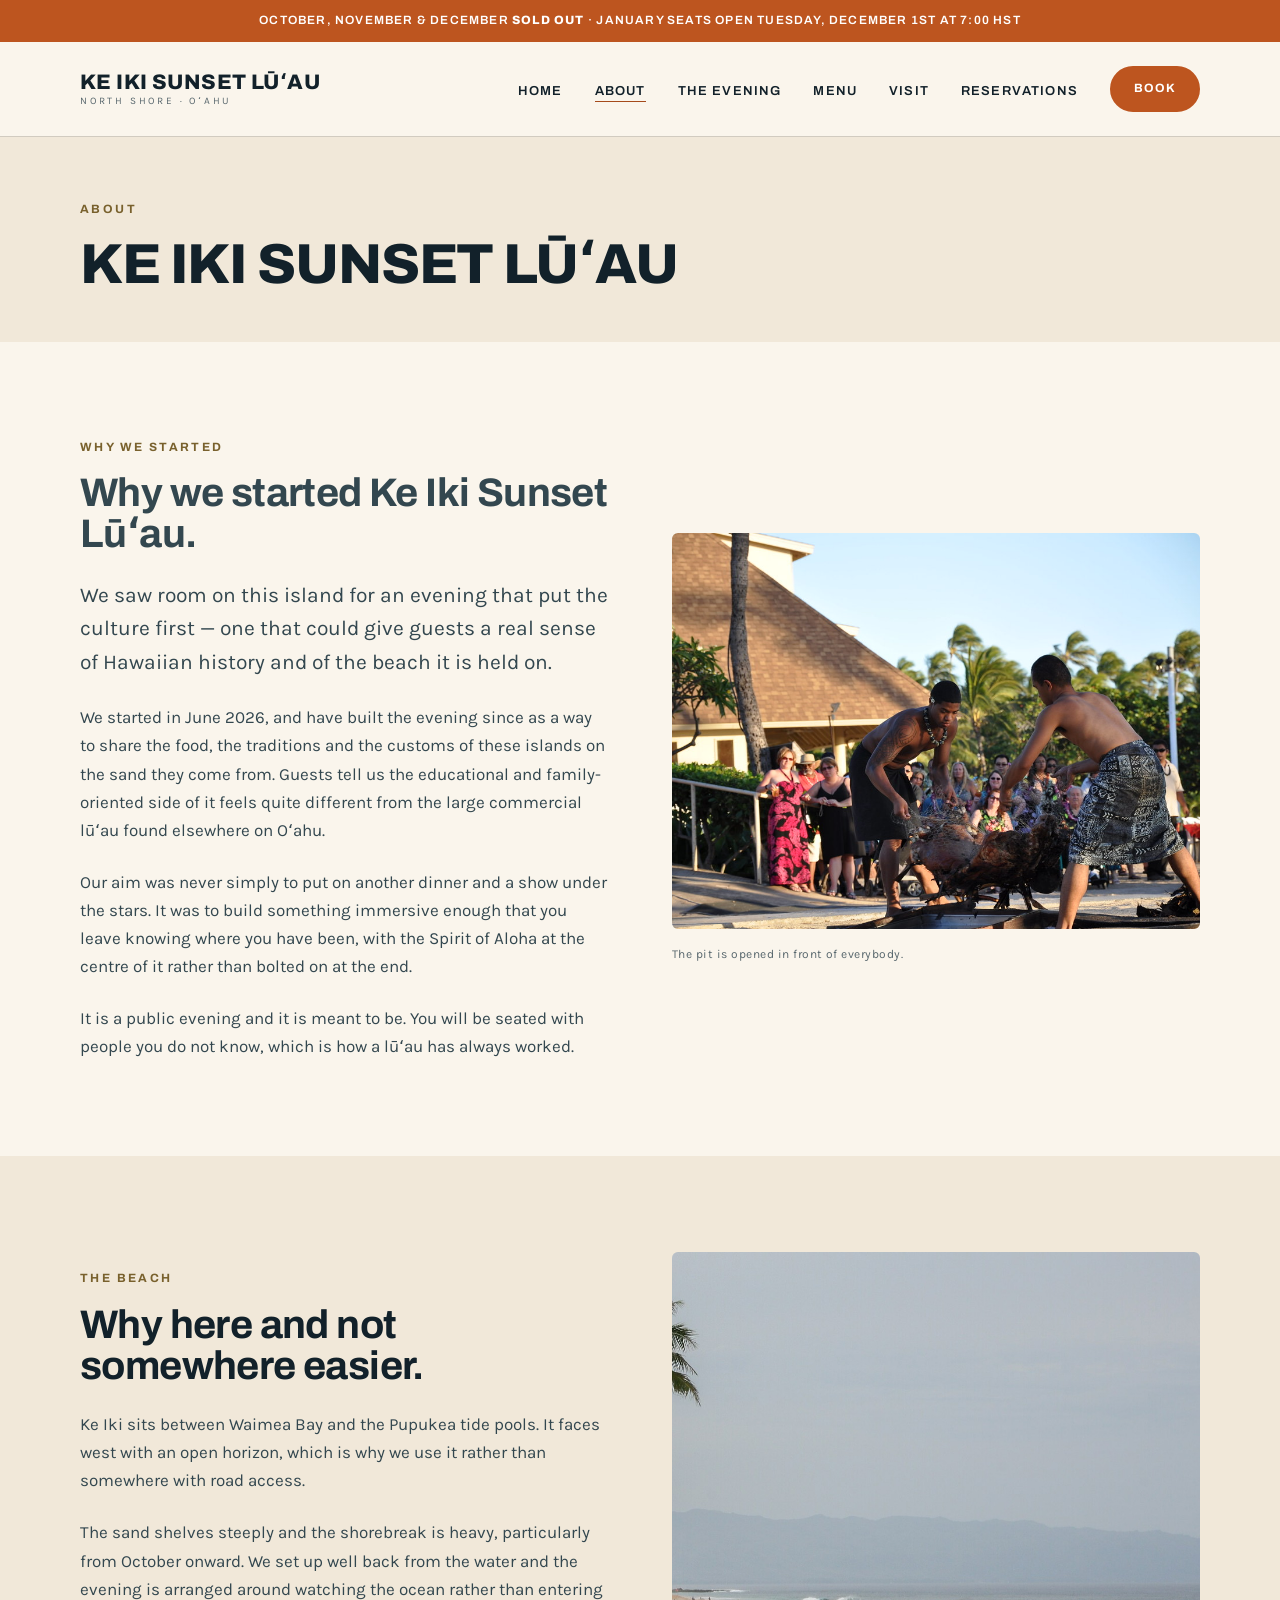
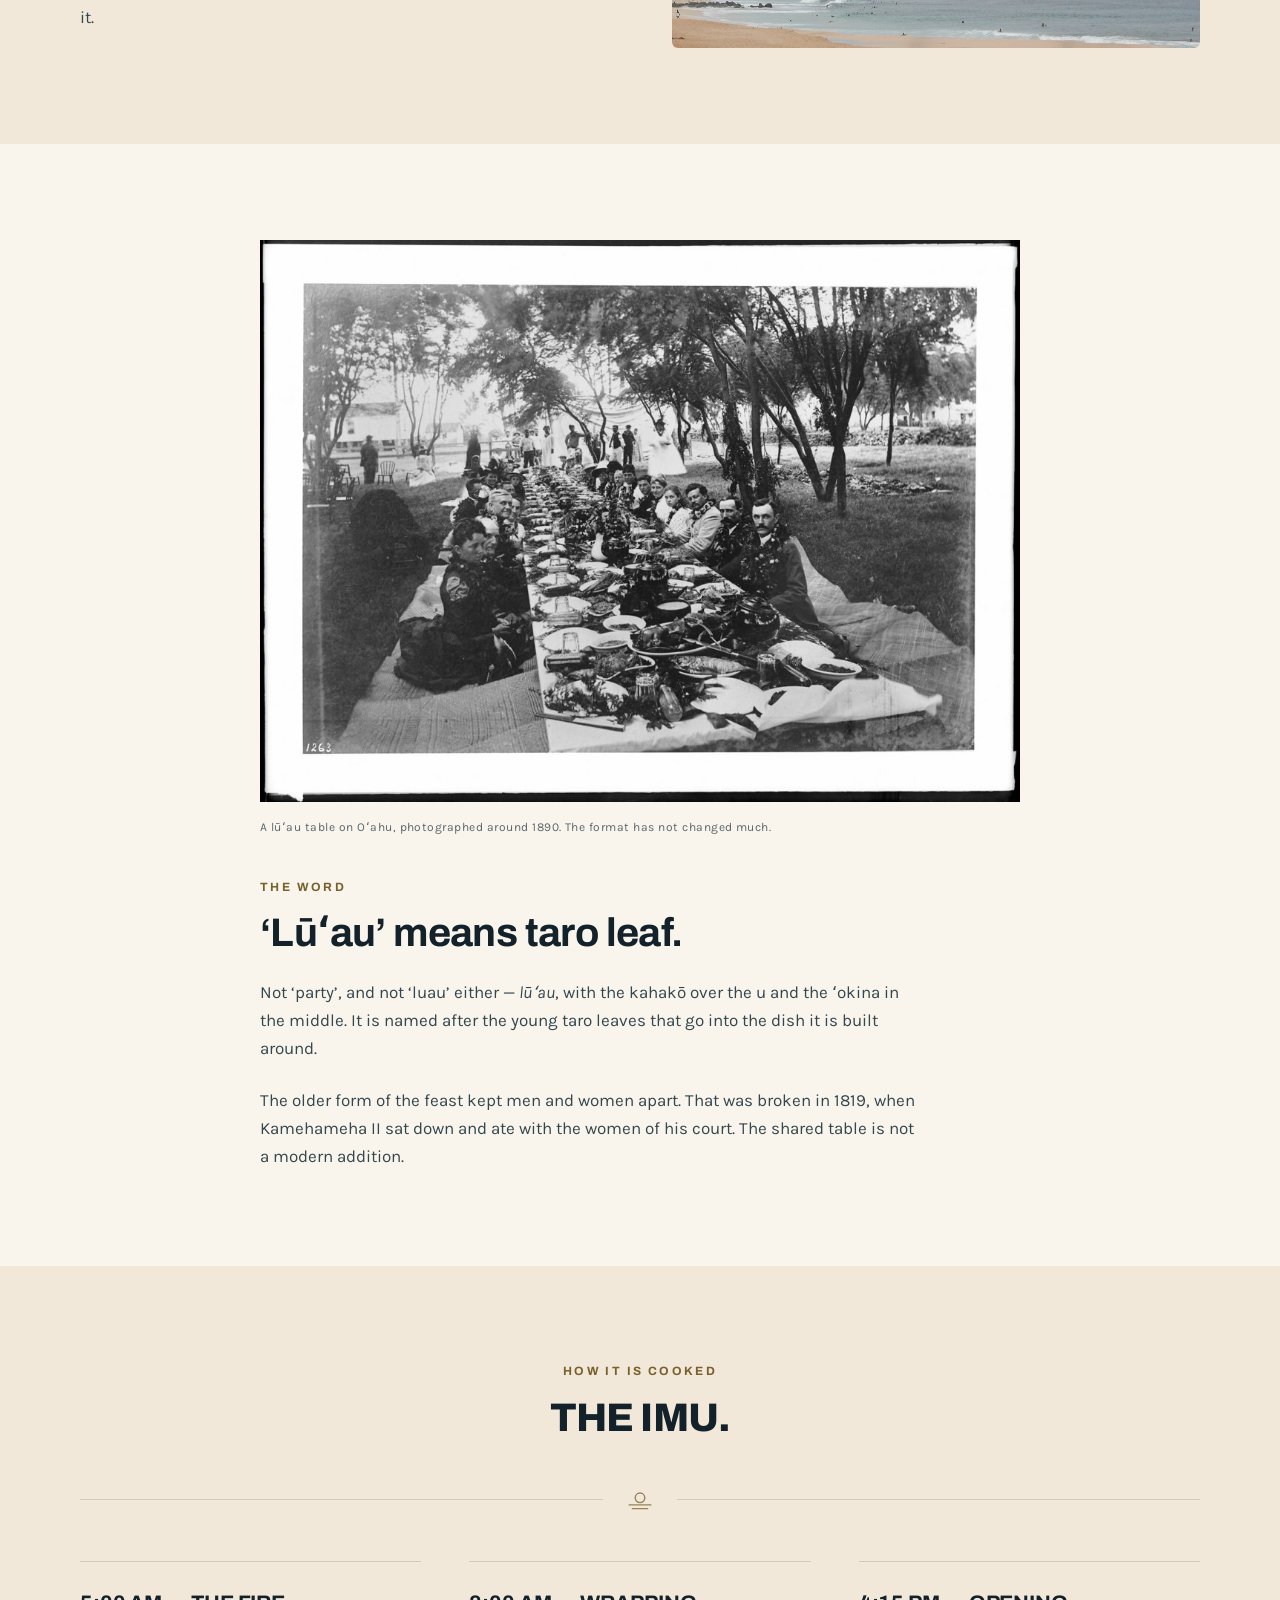
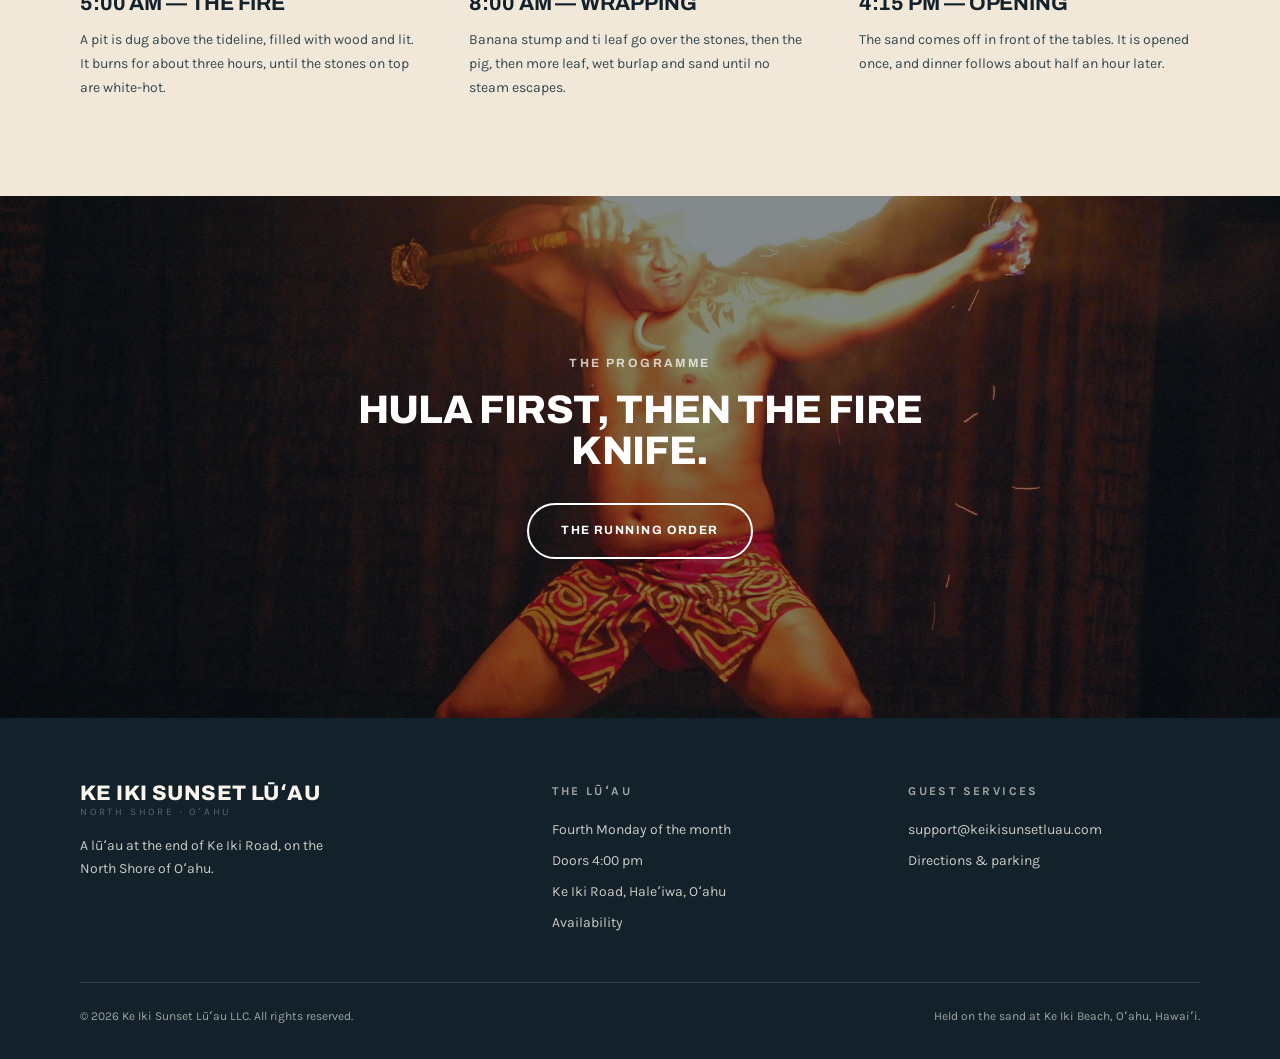
==== commit 83b200a7: "email updated" ====
--- a/about.html
+++ b/about.html
@@ -184,7 +184,7 @@
         <div>
           <h2 class="footer__title">Guest Services</h2>
           <ul class="footer__list">
-            <li><a href="mailto:keikisunsetluau@outlook.com">keikisunsetluau@outlook.com</a></li>
+            <li><a href="mailto:support@keikisunsetluau.com">support@keikisunsetluau.com</a></li>
             <li><a href="visit.html">Directions &amp; parking</a></li>
           </ul>
         </div>
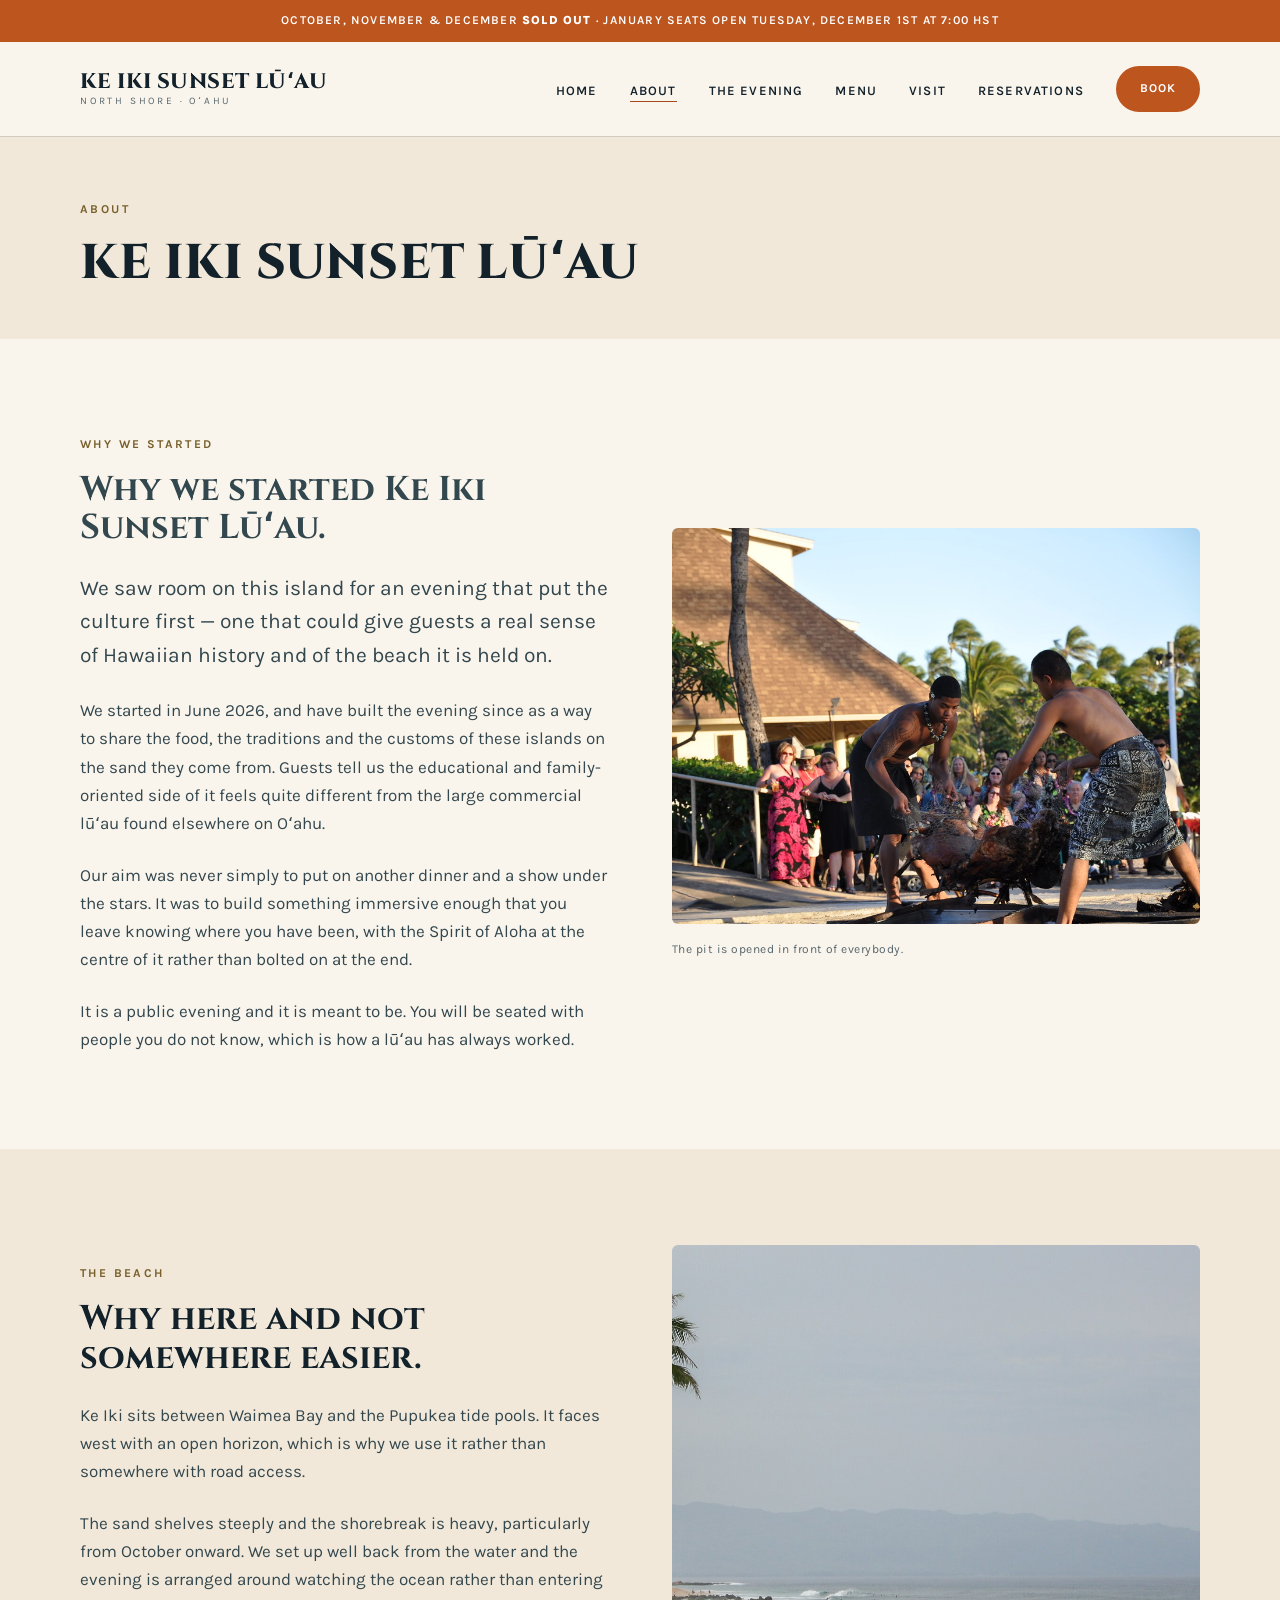
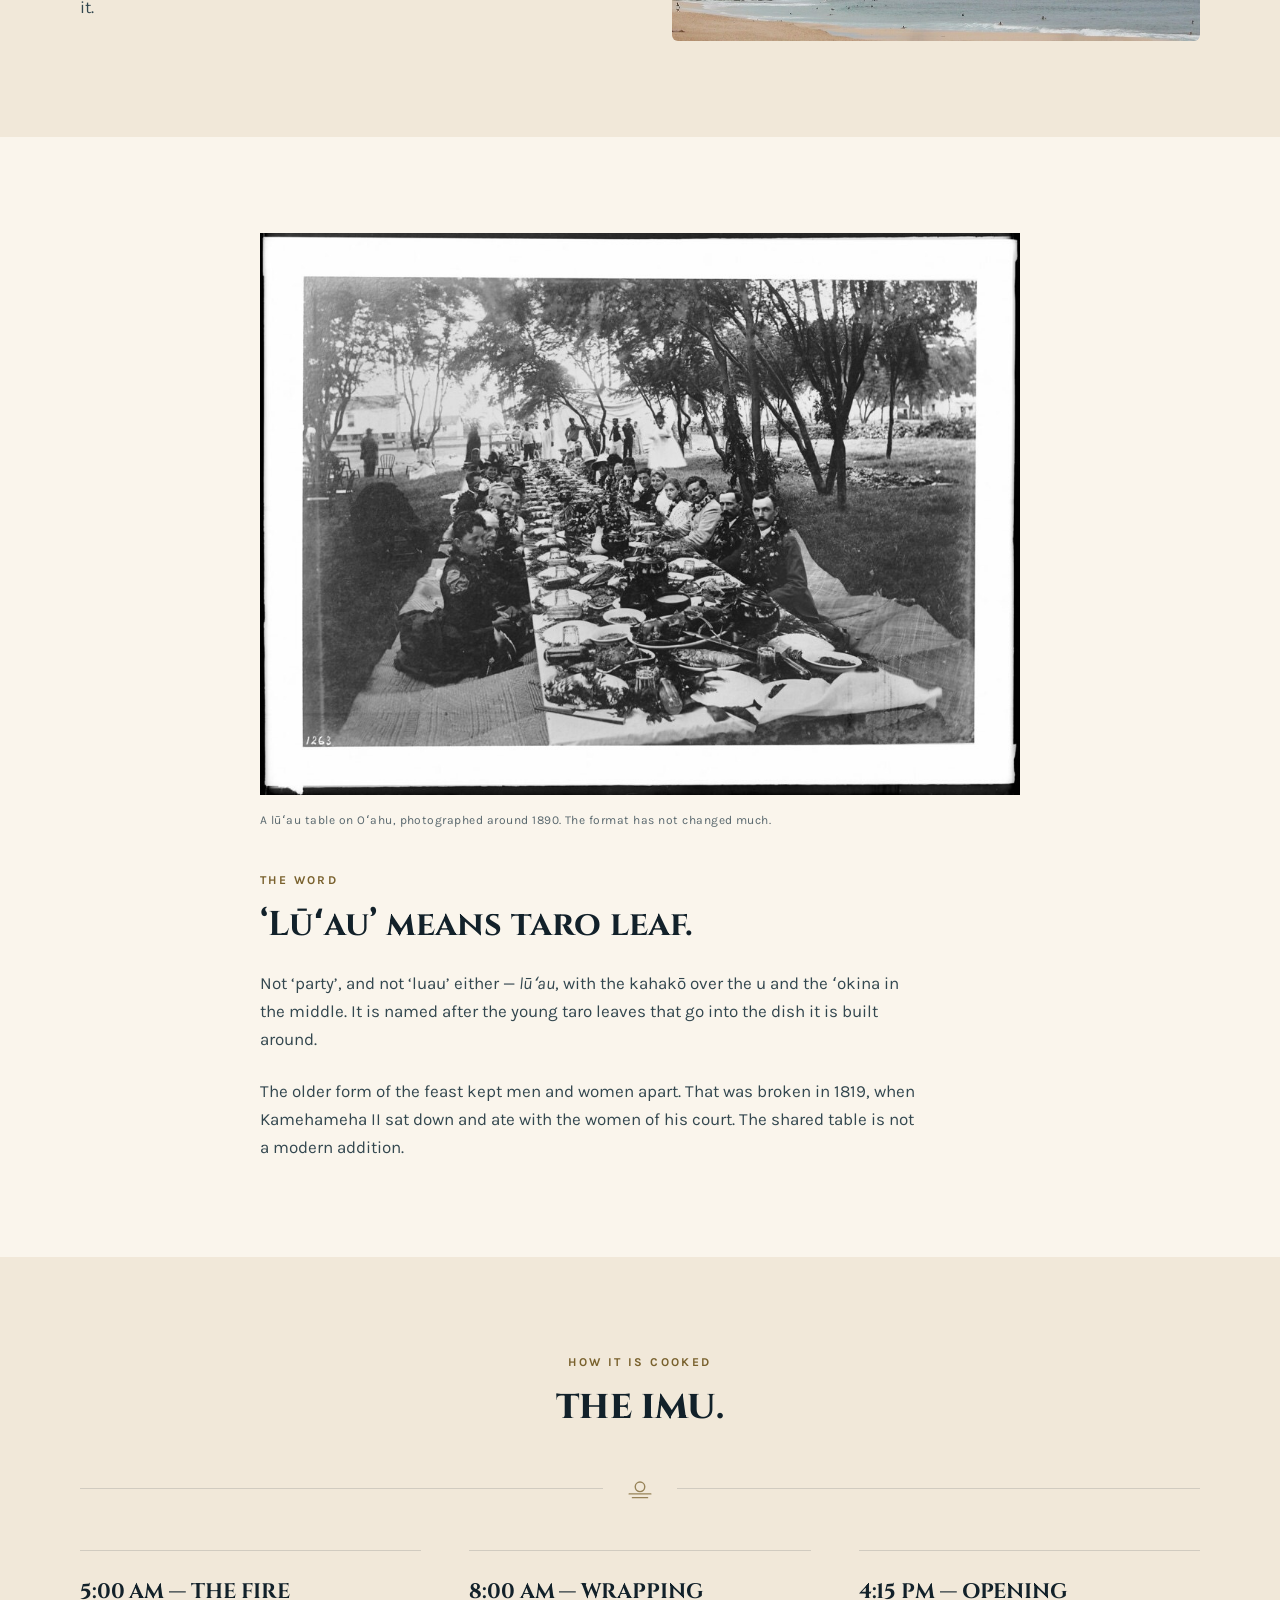
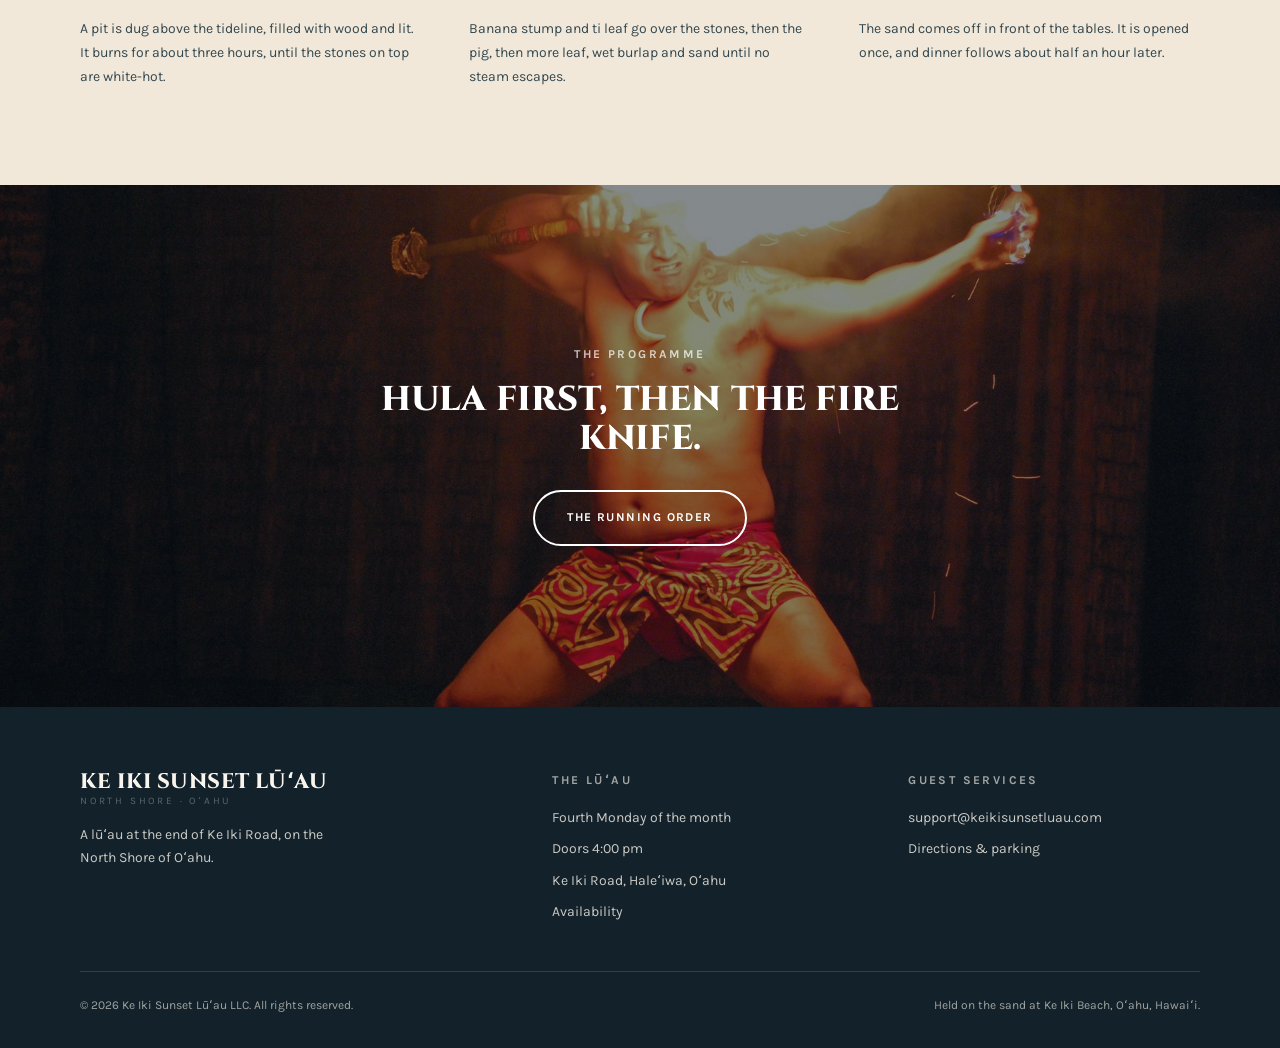
==== commit ede21b3a: "changed font to Cinzel across site" ====
--- a/about.html
+++ b/about.html
@@ -5,19 +5,19 @@
 <meta name="viewport" content="width=device-width, initial-scale=1">
 <title>About — Ke Iki Sunset Lūʻau</title>
 <meta name="description" content="A monthly lūʻau on the widest sand between Waimea Bay and the Pupukea tide pools, North Shore Oʻahu.">
-<link rel="canonical" href="https://keikiluau.com/about.html">
+<link rel="canonical" href="https://keikisunsetluau.com/about.html">
 <meta property="og:type" content="website">
 <meta property="og:site_name" content="Ke Iki Sunset Lūʻau">
 <meta property="og:title" content="About — Ke Iki Sunset Lūʻau">
 <meta property="og:description" content="A monthly lūʻau on the widest sand between Waimea Bay and the Pupukea tide pools, North Shore Oʻahu.">
-<meta property="og:image" content="https://keikiluau.com/images/og-image.jpg">
-<meta property="og:url" content="https://keikiluau.com/about.html">
+<meta property="og:image" content="https://keikisunsetluau.com/images/og-image.jpg">
+<meta property="og:url" content="https://keikisunsetluau.com/about.html">
 <meta name="twitter:card" content="summary_large_image">
 <meta name="theme-color" content="#12212a">
 <link rel="icon" href="favicon.svg" type="image/svg+xml">
 <link rel="preconnect" href="https://fonts.googleapis.com">
 <link rel="preconnect" href="https://fonts.gstatic.com" crossorigin>
-<link href="https://fonts.googleapis.com/css2?family=Archivo:wght@500;600;700;800&family=Karla:ital,wght@0,400;0,500;0,700;1,400&display=swap" rel="stylesheet">
+<link href="https://fonts.googleapis.com/css2?family=Cinzel:wght@600;700;800;900&family=Karla:ital,wght@0,400;0,500;0,700;1,400&display=swap" rel="stylesheet">
 <link rel="stylesheet" href="css/style.css">
 </head>
 <body data-promo>
--- a/css/style.css
+++ b/css/style.css
@@ -21,7 +21,9 @@
   --line:       rgba(18, 33, 42, 0.14);
   --line-soft:  rgba(18, 33, 42, 0.08);
 
-  --display: "Archivo", ui-sans-serif, -apple-system, "Segoe UI", Helvetica, Arial, sans-serif;
+  /* Cinzel: a carved, inscriptional serif — the face Mauka Warriors uses for
+     its heritage copy. Covers the ʻokina (U+02BB) and kahakō (ā ē ī ō ū). */
+  --display: "Cinzel", "Iowan Old Style", Georgia, "Times New Roman", serif;
   --sans:    "Karla", ui-sans-serif, -apple-system, "Segoe UI", Helvetica, Arial, sans-serif;
 
   --radius:    6px;
@@ -34,8 +36,8 @@
   --t-base: clamp(1rem, 0.97rem + 0.15vw, 1.0625rem);
   --t-lg:  clamp(1.125rem, 1.06rem + 0.32vw, 1.3125rem);
   --t-xl:  clamp(1.5rem, 1.34rem + 0.8vw, 2rem);
-  --t-2xl: clamp(1.7rem, 1.45rem + 1.3vw, 2.5rem);
-  --t-3xl: clamp(2.1rem, 1.6rem + 2.4vw, 3.7rem);
+  --t-2xl: clamp(1.5rem, 1.3rem + 1.1vw, 2.15rem);
+  --t-3xl: clamp(1.85rem, 1.45rem + 2.0vw, 3.1rem);
 
   /* 8px rhythm. Every vertical gap on the site is one of these. */
   --s-1: 0.5rem;  --s-2: 1rem;   --s-3: 1.5rem;  --s-4: 2rem;
@@ -73,12 +75,12 @@
 .display {
   font-family: var(--display);
   font-weight: 800;
-  line-height: 1.02;
-  letter-spacing: -0.02em;
+  line-height: 1.12;
+  letter-spacing: 0.005em;
   text-transform: uppercase;
 }
 /* Sentence-case escape hatch for the few places shouting would be wrong. */
-.display--plain { text-transform: none; letter-spacing: -0.015em; font-weight: 700; }
+.display--plain { text-transform: none; letter-spacing: 0; font-weight: 700; }
 .display--xl { font-size: var(--t-3xl); }
 .display--lg { font-size: var(--t-2xl); }
 .display--md { font-size: var(--t-xl); line-height: 1.18; }
@@ -182,7 +184,7 @@
 .nav__list { display: flex; gap: var(--s-4); list-style: none; }
 .nav__link {
   position: relative;
-  font-family: var(--display);
+  font-family: var(--sans);
   font-size: 0.8125rem;
   font-weight: 600;
   letter-spacing: 0.09em;
@@ -247,7 +249,7 @@
 /* ---- Buttons ----------------------------------------------------------- */
 .btn {
   display: inline-flex; align-items: center; gap: 0.6rem;
-  font-family: var(--display);
+  font-family: var(--sans);
   font-size: var(--t-xs);
   font-weight: 700;
   letter-spacing: 0.12em;
@@ -412,7 +414,7 @@
 .menu-list { list-style: none; display: grid; gap: var(--s-4); }
 @media (min-width: 760px) { .menu-list { grid-template-columns: 1fr 1fr; gap: var(--s-4) var(--s-6); } }
 .menu-item__name { font-family: var(--display); font-size: var(--t-lg); line-height: 1.3; }
-.menu-item__hawaiian { font-style: italic; color: var(--ember-ink); }
+.menu-item__hawaiian { font-family: var(--sans); font-style: italic; color: var(--ember-ink); }
 .menu-item__desc { font-size: var(--t-sm); color: var(--ink-2); line-height: 1.65; margin-top: 4px; }
 .menu-item__tag {
   display: inline-block; margin-top: var(--s-1);
@@ -623,7 +625,7 @@
   color: #fff;
   text-align: center;
   padding: 0.7rem var(--s-3);
-  font-family: var(--display);
+  font-family: var(--sans);
   font-size: 0.75rem;
   font-weight: 600;
   letter-spacing: 0.1em;
@@ -635,7 +637,7 @@
 /* Persistent booking call to action in the header. */
 .nav__cta {
   display: inline-flex; align-items: center;
-  font-family: var(--display);
+  font-family: var(--sans);
   font-size: 0.75rem; font-weight: 700;
   letter-spacing: 0.1em; text-transform: uppercase;
   text-decoration: none;
@@ -681,13 +683,13 @@
 .menu-item__name { font-weight: 600; }
 
 /* Eyebrows pick up the display face so the hierarchy reads as one system. */
-.eyebrow { font-family: var(--display); font-weight: 700; letter-spacing: 0.2em; }
+.eyebrow { font-family: var(--sans); font-weight: 700; letter-spacing: 0.2em; }
 
 /* Monthly dress theme, shown against each date in the availability list. */
 .avail__theme {
   display: inline-block;
   margin-top: 6px;
-  font-family: var(--display);
+  font-family: var(--sans);
   font-size: 0.625rem;
   font-weight: 700;
   letter-spacing: 0.18em;
@@ -721,13 +723,13 @@
 .month-card--mele   { --accent: var(--sea); }
 
 .month-card__month {
-  font-family: var(--display);
+  font-family: var(--sans);
   font-size: var(--t-xs); font-weight: 700;
   letter-spacing: 0.2em; text-transform: uppercase;
   color: var(--muted);
 }
 .month-card__date {
-  font-family: var(--display);
+  font-family: var(--sans);
   font-size: var(--t-lg); font-weight: 700;
   text-transform: uppercase; letter-spacing: -0.01em;
   margin-top: 2px;
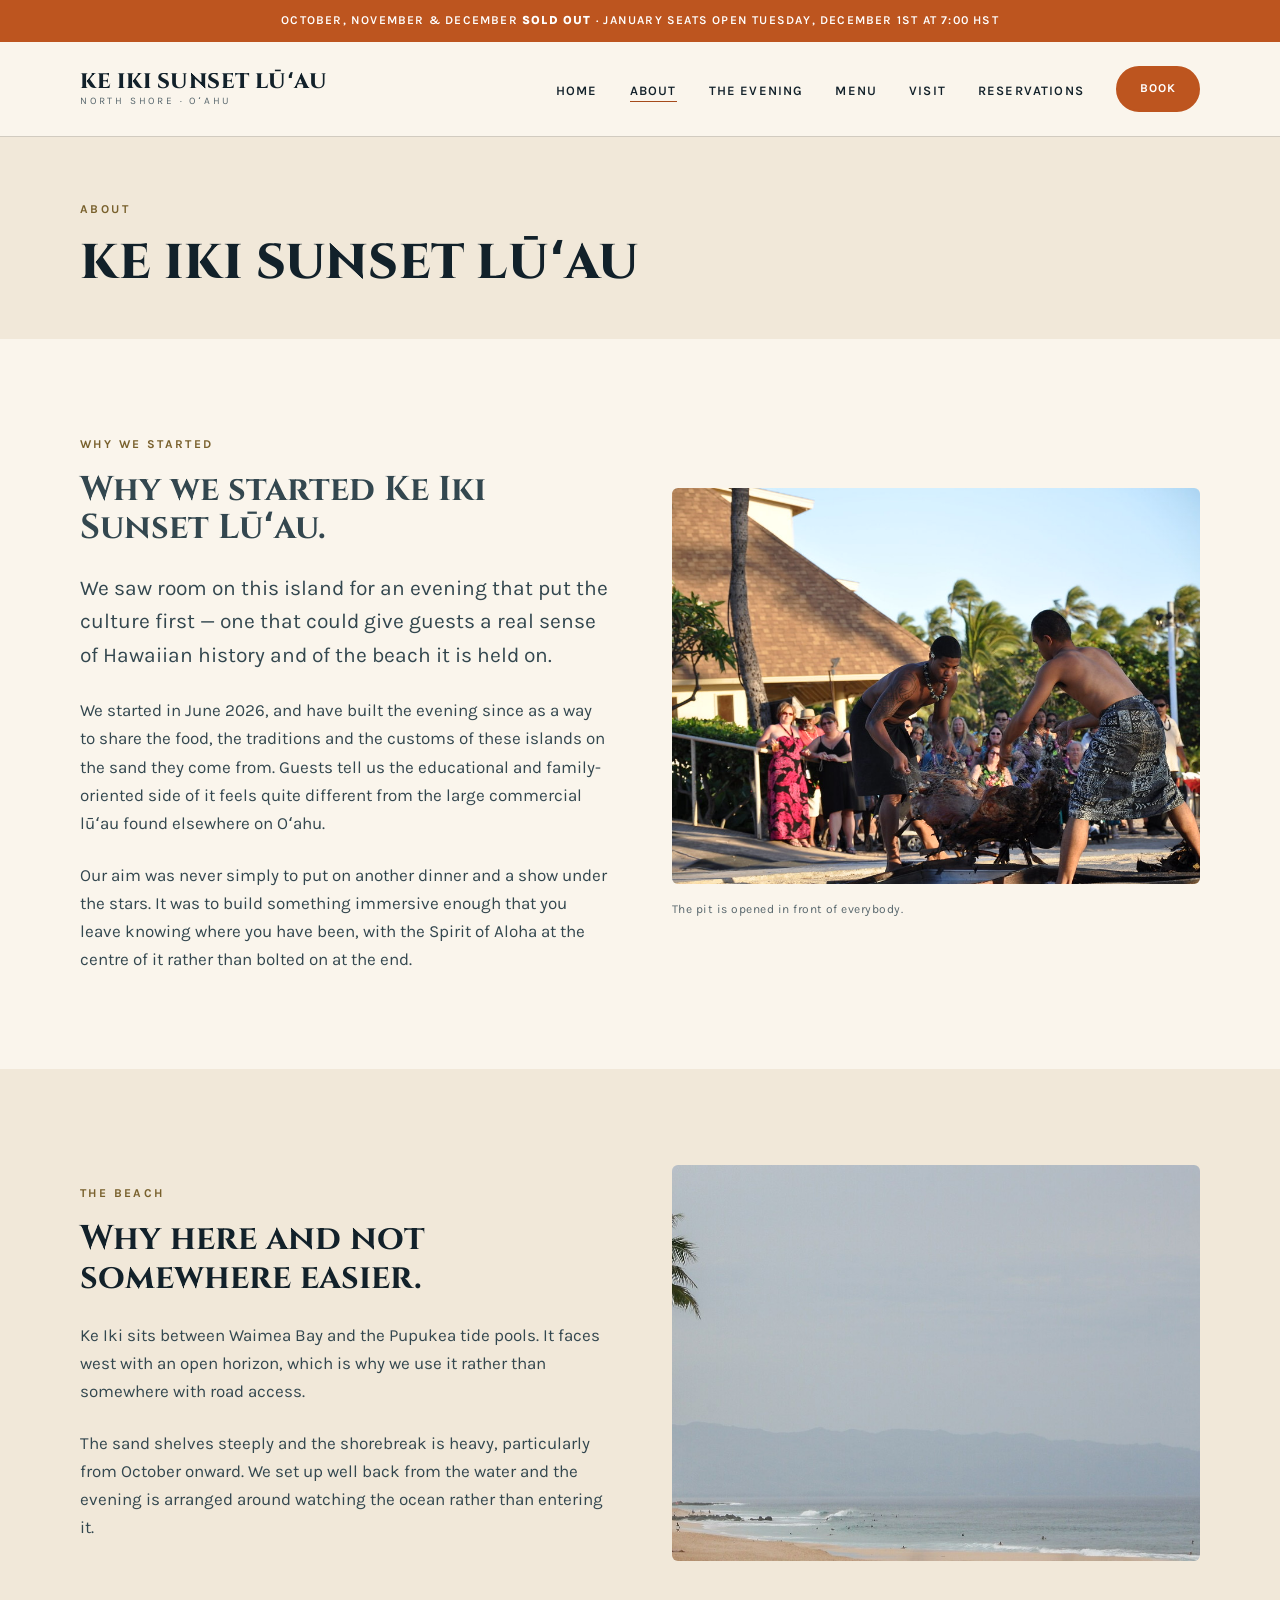
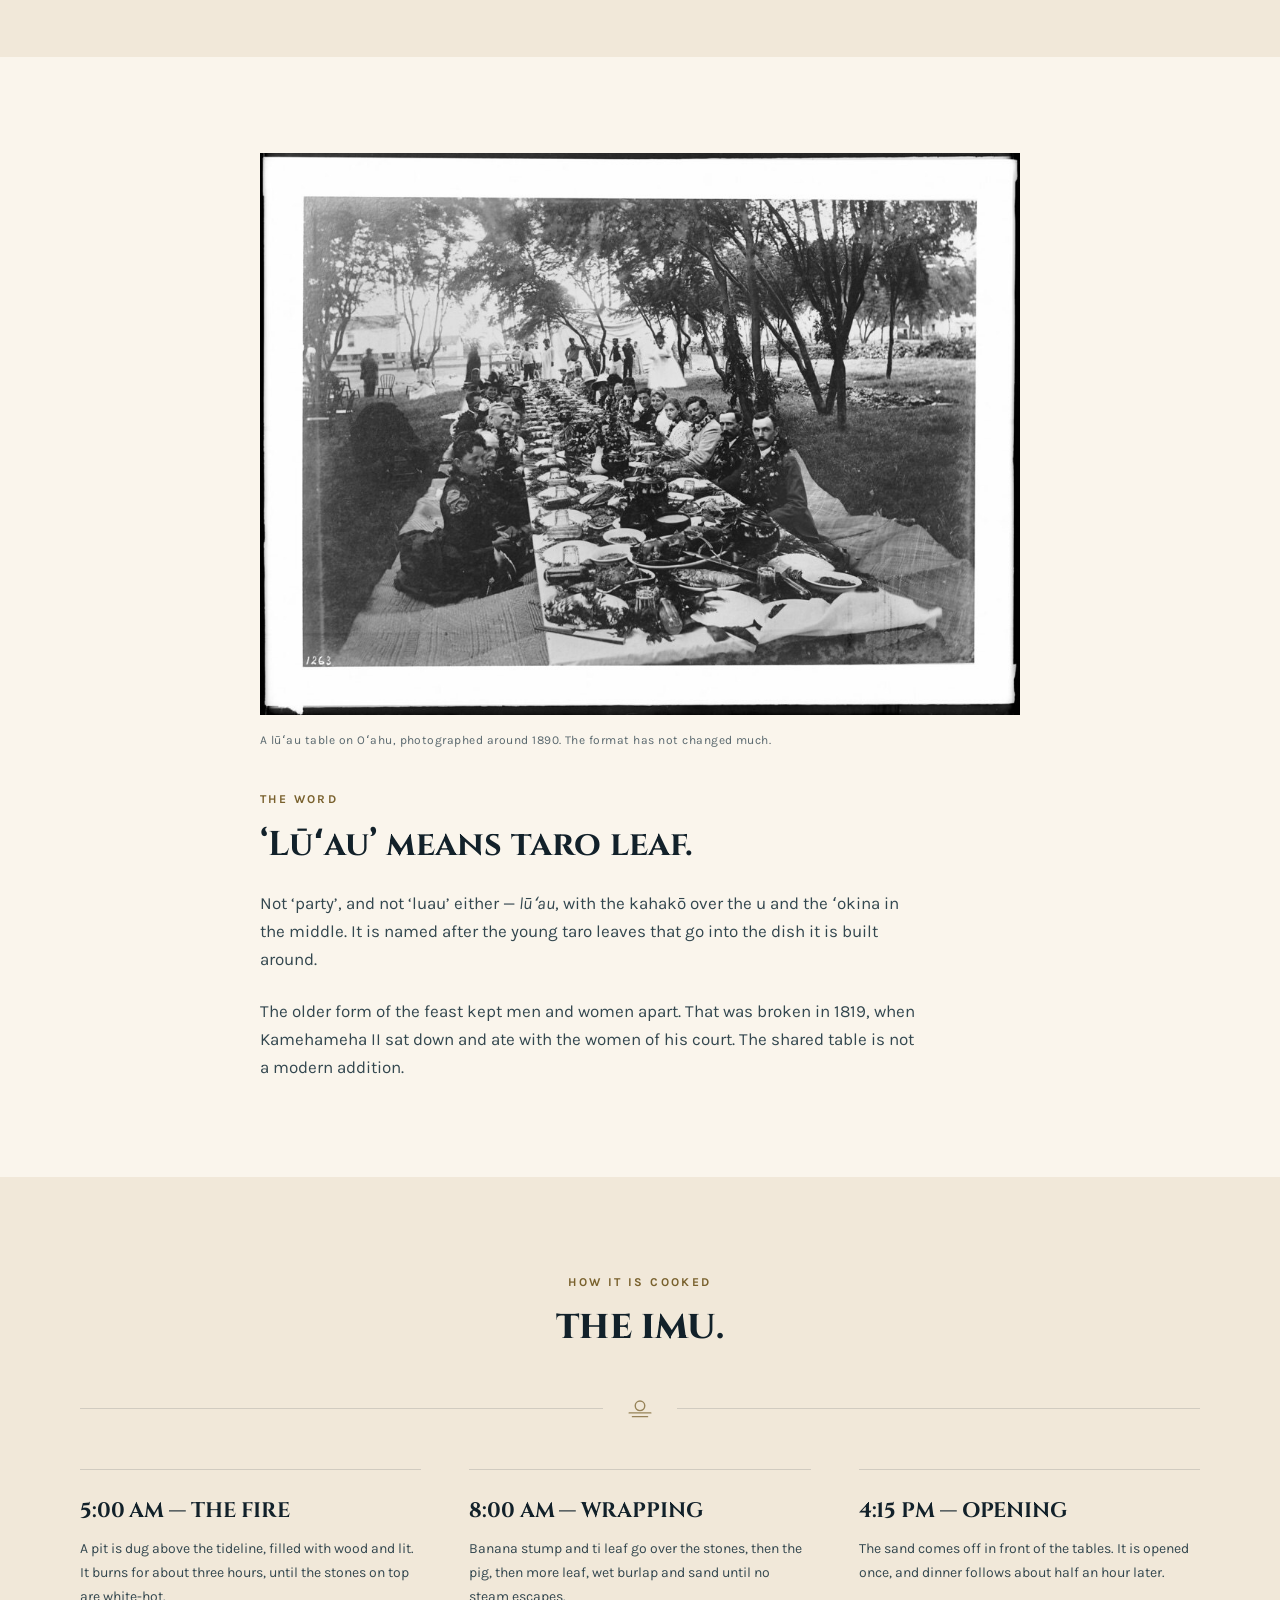
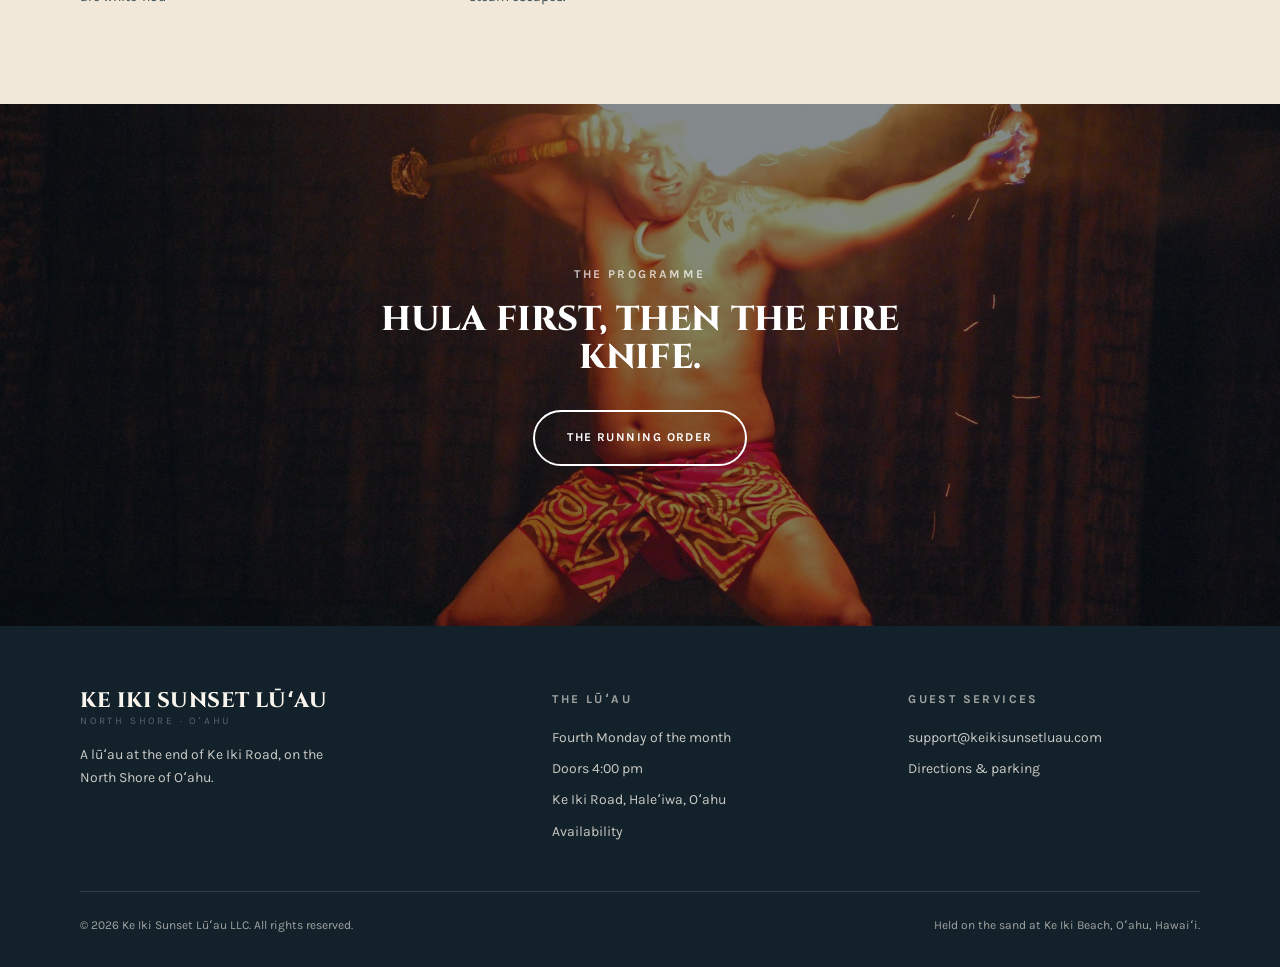
==== commit f456d0e1: "updated about page" ====
--- a/about.html
+++ b/about.html
@@ -73,8 +73,6 @@
           <p>Our aim was never simply to put on another dinner and a show under the stars. It
           was to build something immersive enough that you leave knowing where you have been,
           with the Spirit of Aloha at the centre of it rather than bolted on at the end.</p>
-          <p>It is a public evening and it is meant to be. You will be seated with people you
-          do not know, which is how a lūʻau has always worked.</p>
         </div>
         <figure class="split__media">
           <img src="images/imu-ceremony.jpg" alt="The pig being lifted from the pit in front of watching guests" loading="lazy" width="1024" height="680">
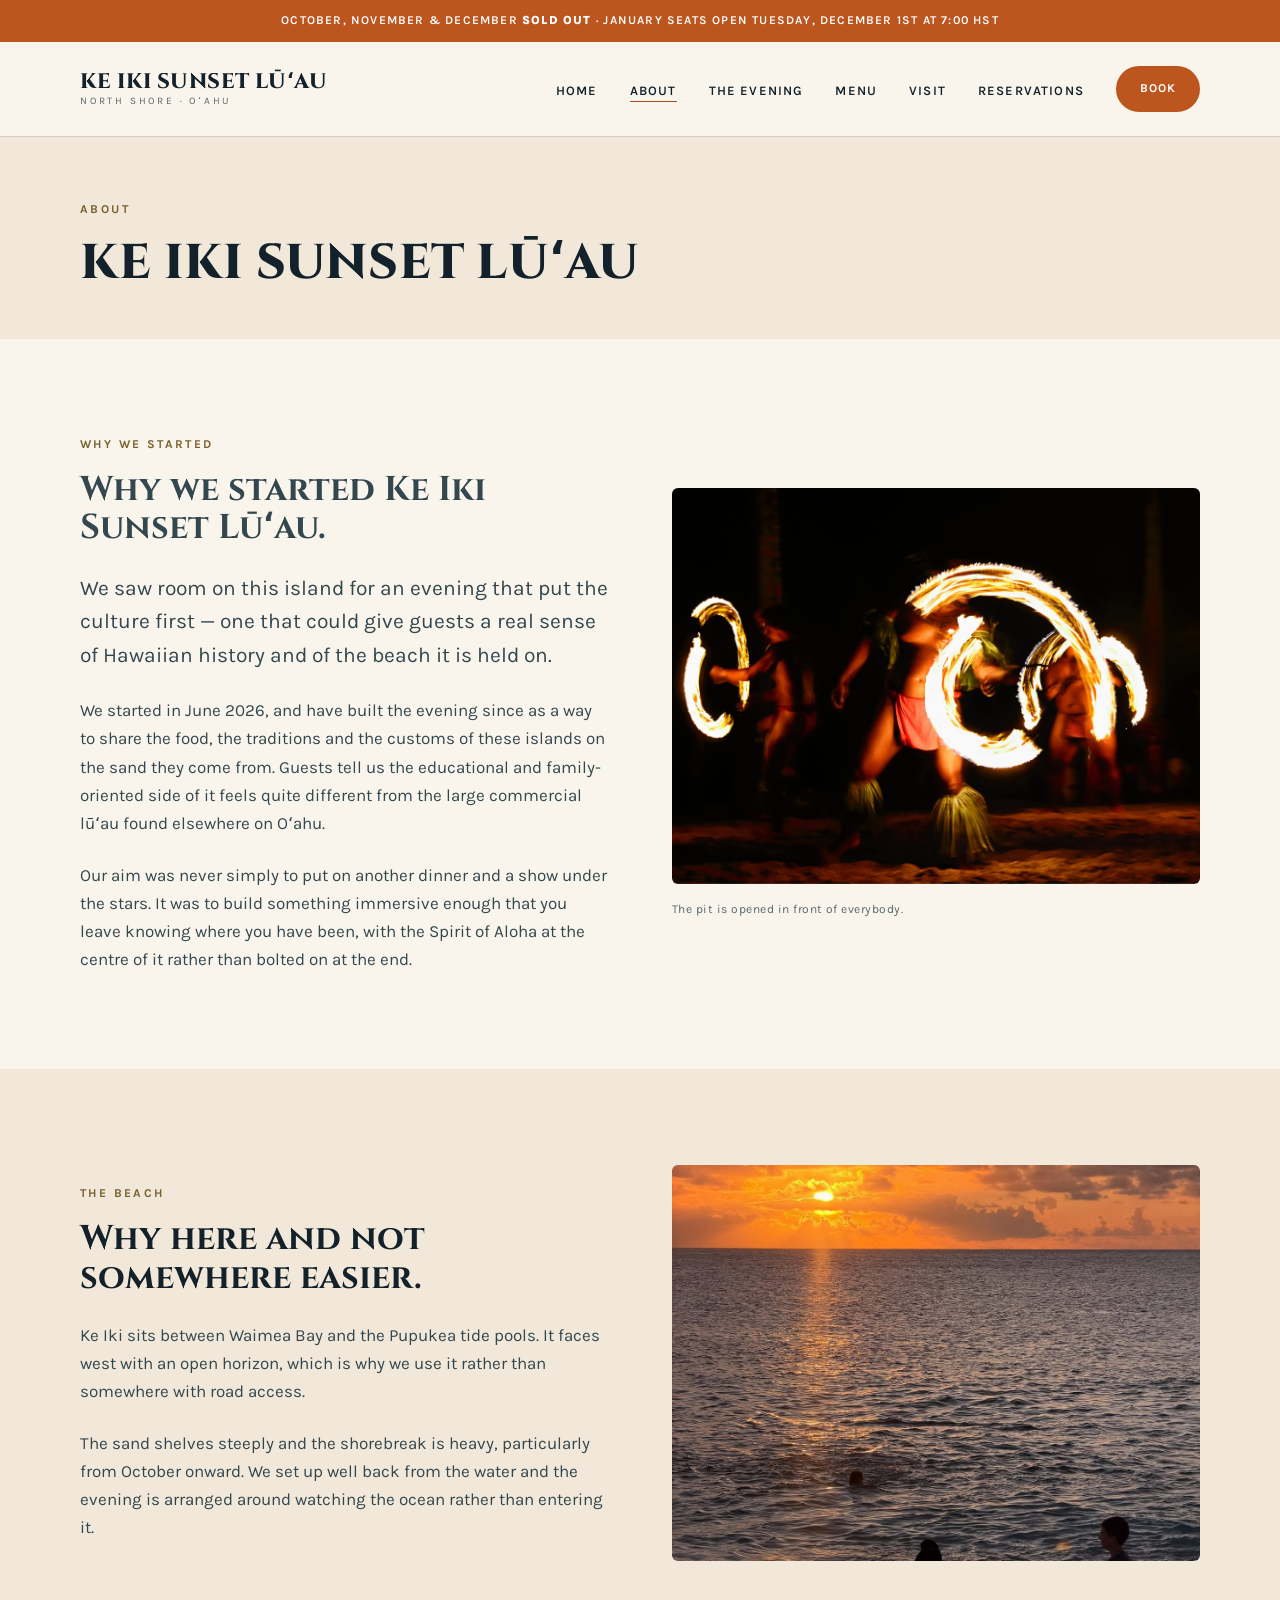
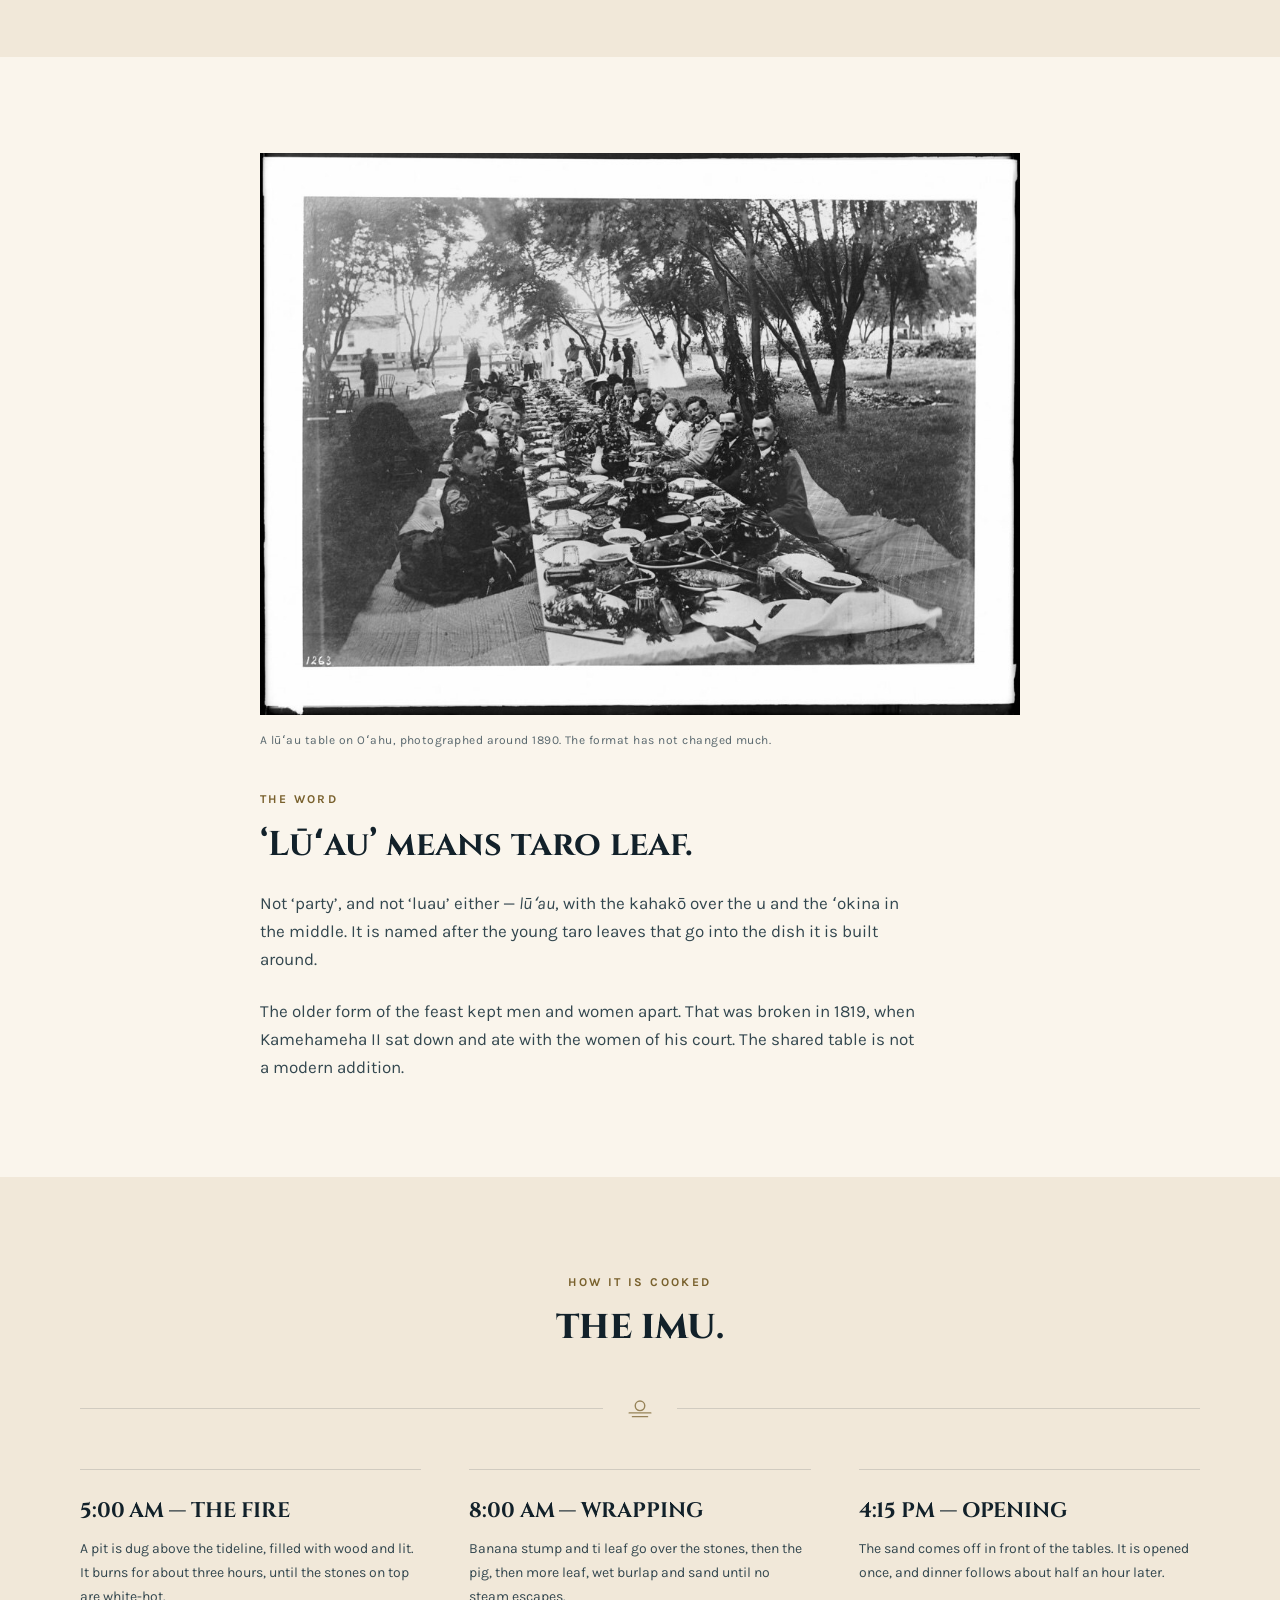
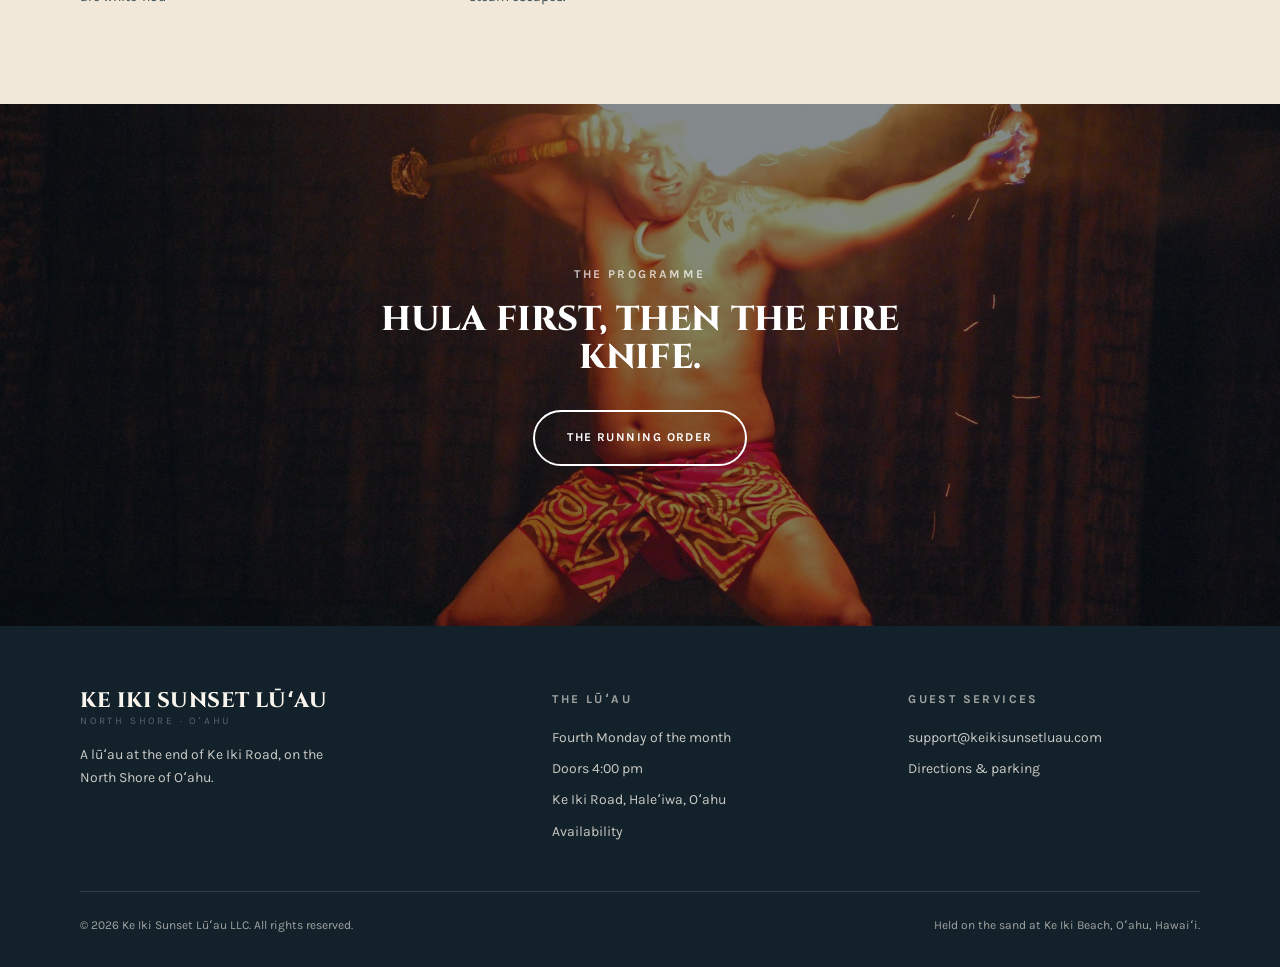
==== commit d0f4206b: "updated images in about page" ====
--- a/about.html
+++ b/about.html
@@ -75,7 +75,7 @@
           with the Spirit of Aloha at the centre of it rather than bolted on at the end.</p>
         </div>
         <figure class="split__media">
-          <img src="images/imu-ceremony.jpg" alt="The pig being lifted from the pit in front of watching guests" loading="lazy" width="1024" height="680">
+          <img src="images/luau-night.png" alt="The pig being lifted from the pit in front of watching guests" loading="lazy" width="1024" height="680">
           <figcaption class="figure__caption">The pit is opened in front of everybody.</figcaption>
         </figure>
       </div>
@@ -86,7 +86,7 @@
     <div class="wrap">
       <div class="split split--flip" data-reveal>
         <figure class="split__media">
-          <img src="images/ke-iki-shore.jpg" alt="The shoreline at Ke Iki looking west along the beach" loading="lazy" width="1800" height="785">
+          <img src="images/keiki-beach-sunset.jpg" alt="The shoreline at Ke Iki looking west along the beach" loading="lazy" width="1800" height="785">
         </figure>
         <div>
           <p class="eyebrow">The beach</p>
